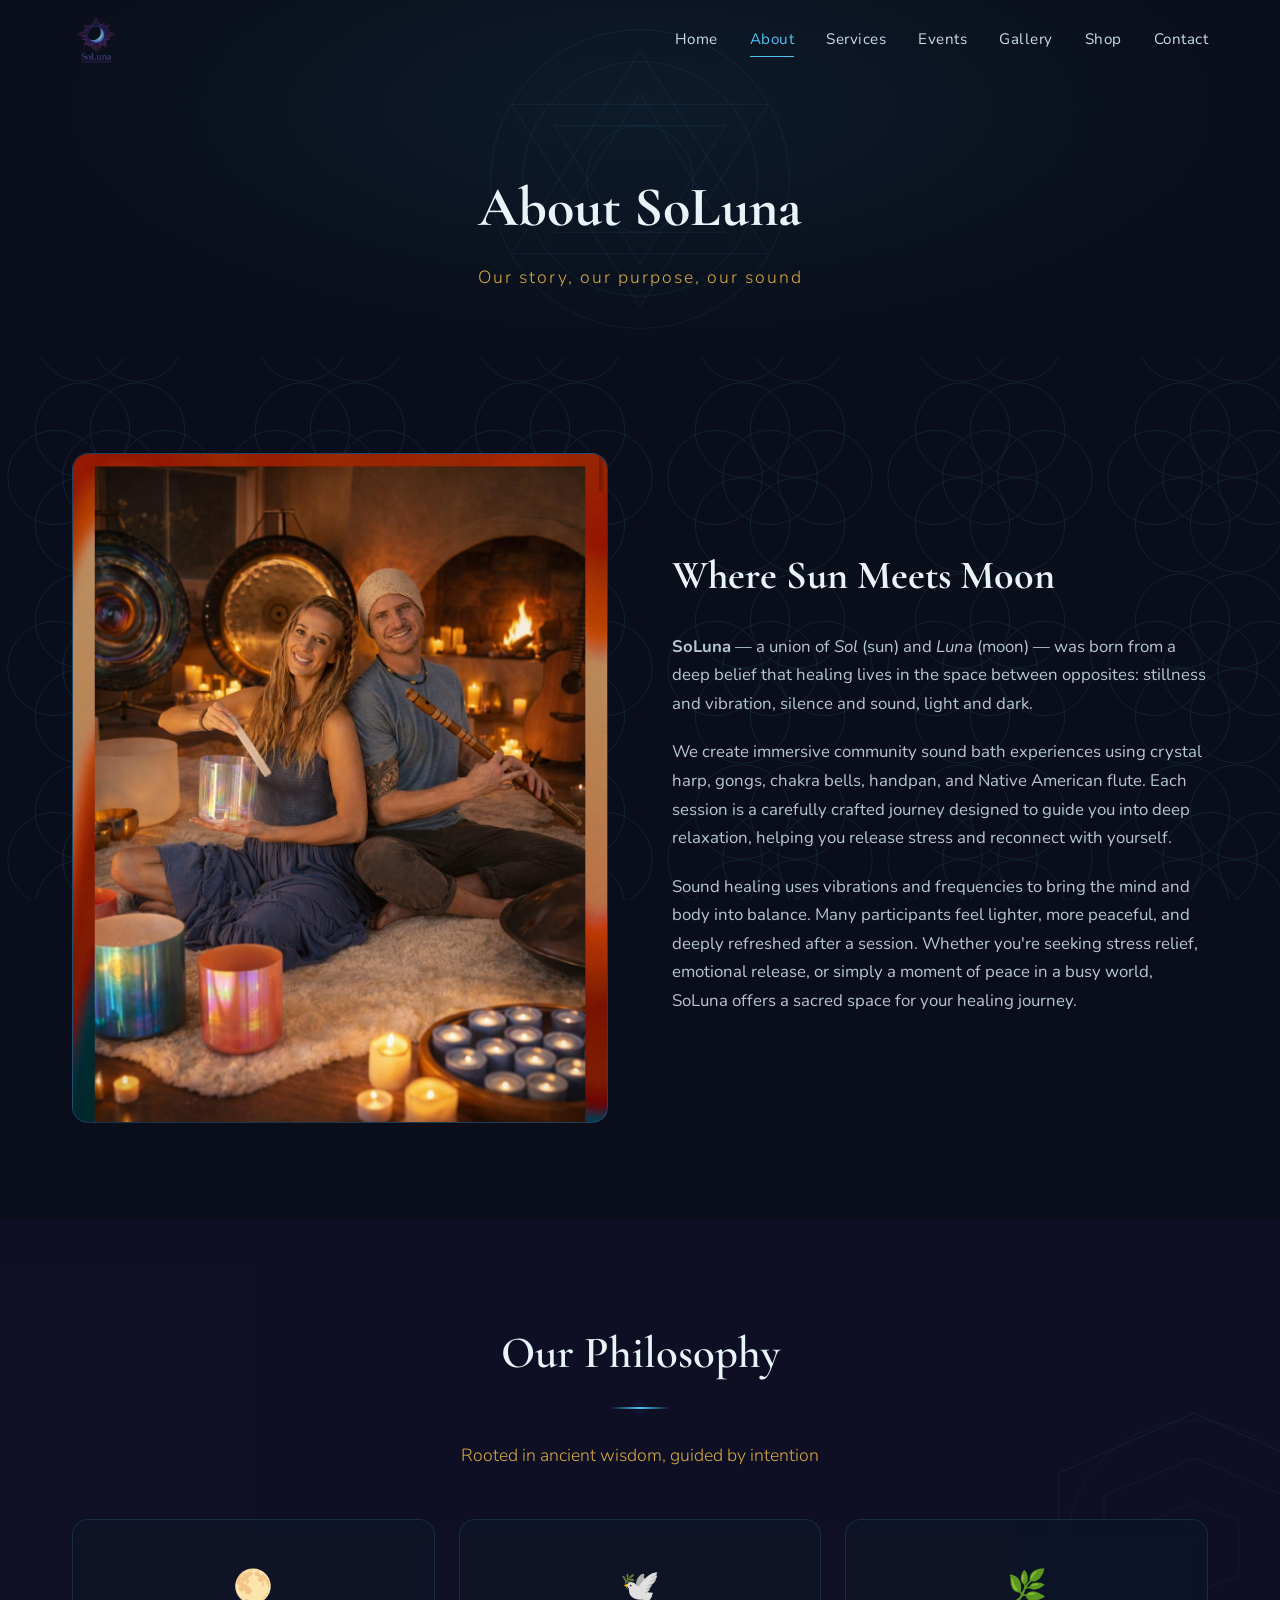
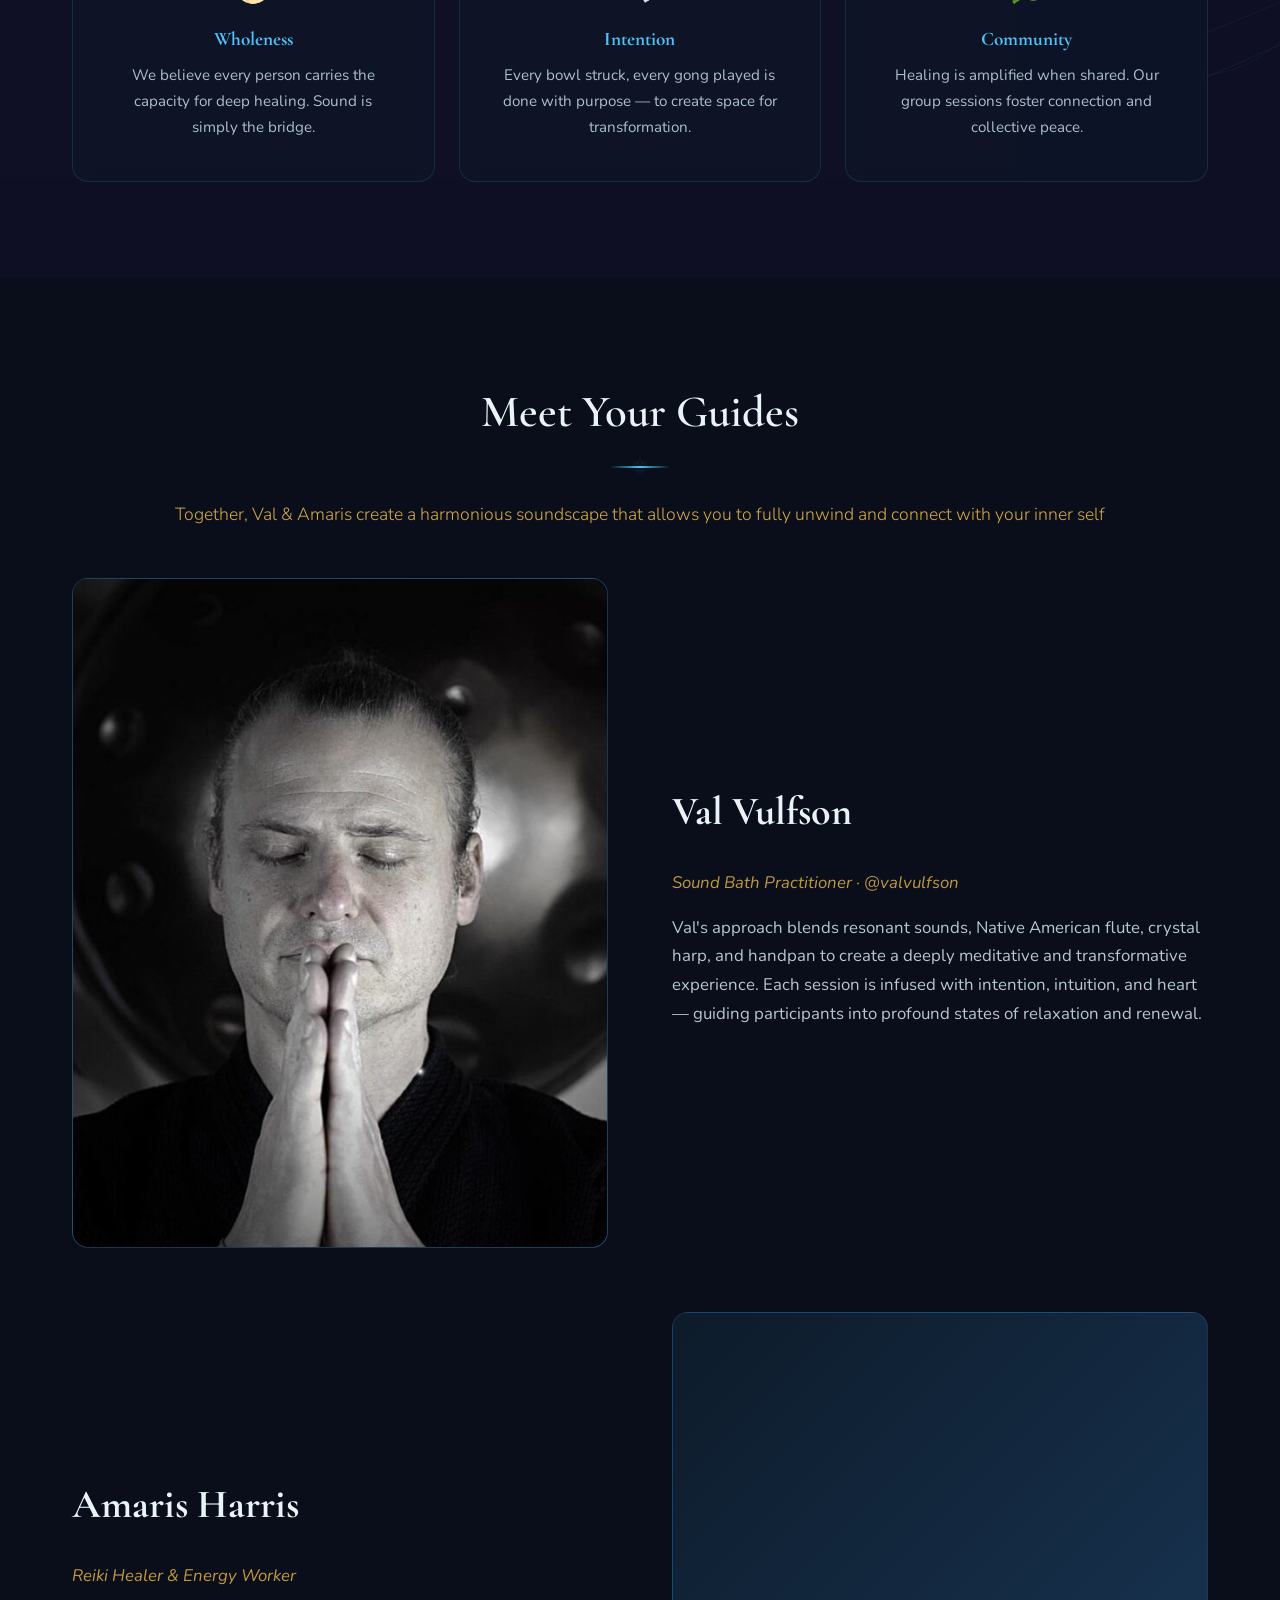
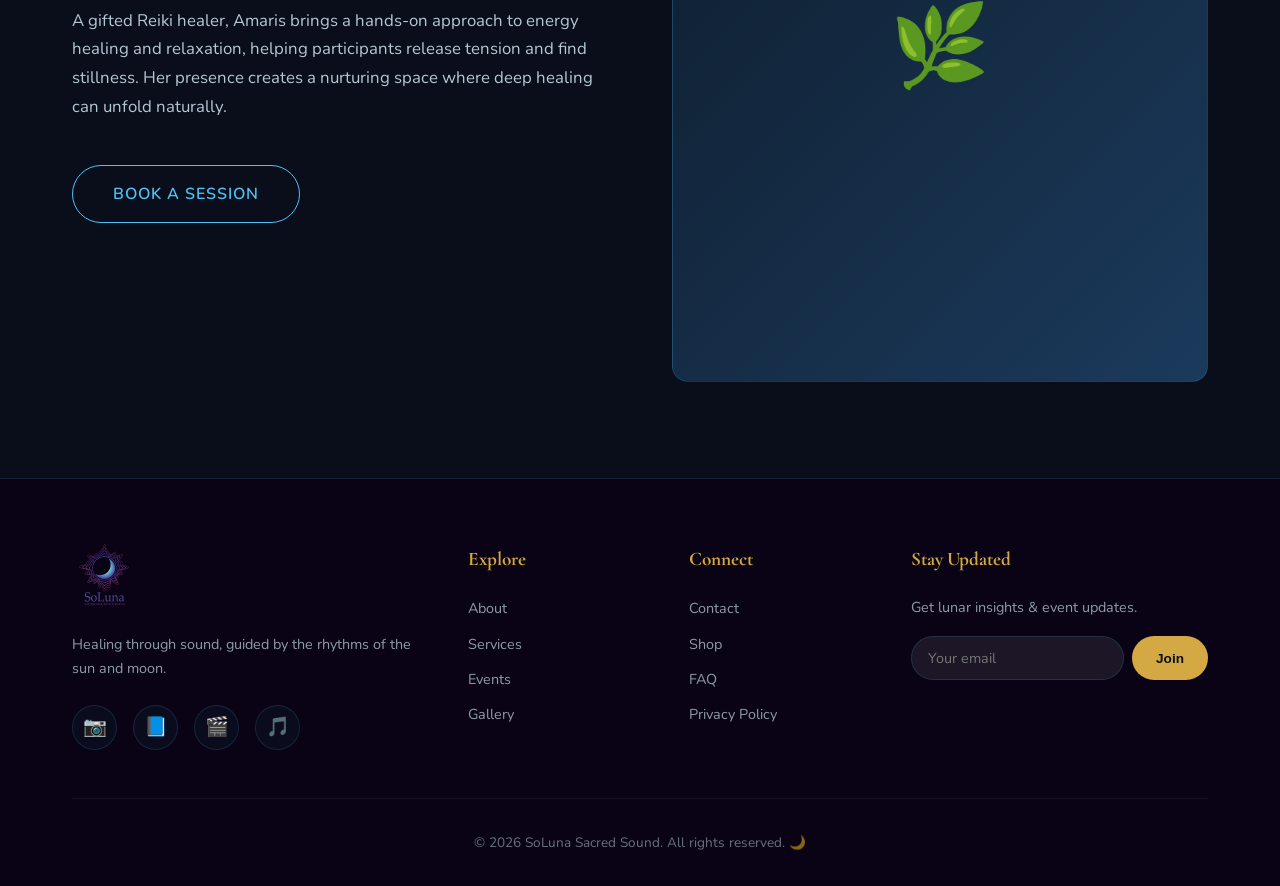
==== about.html @ 56d90dbb "Replace text logo with SoLuna image logo across all pages - Add soluna-logo.png to images/ - Replace" ====
<!DOCTYPE html>
<html lang="en">
<head>
  <meta charset="UTF-8">
  <meta name="viewport" content="width=device-width, initial-scale=1.0">
  <title>About — SoLuna Sacred Sound</title>
  <meta name="description" content="Learn about SoLuna's mission to bring healing through sound. Our philosophy, story, and the practitioner behind the vibrations.">
  <link rel="stylesheet" href="css/styles.css">
  <link rel="icon" href="data:image/svg+xml,<svg xmlns='http://www.w3.org/2000/svg' viewBox='0 0 100 100'><text y='.9em' font-size='90'>🌙</text></svg>">
</head>
<body>

  <div class="starfield"></div>
  <div class="sacred-geometry"></div>

  <!-- Navigation -->
  <nav class="navbar">
    <div class="nav-container">
      <a href="index.html" class="nav-logo"><img src="images/soluna-logo.png" alt="SoLuna Sacred Sound Journeys"></a>
      <div class="nav-toggle">
        <span></span><span></span><span></span>
      </div>
      <div class="nav-links">
        <a href="index.html">Home</a>
        <a href="about.html" class="active">About</a>
        <a href="services.html">Services</a>
        <a href="events.html">Events</a>
        <a href="gallery.html">Gallery</a>
        <a href="shop.html">Shop</a>
        <a href="contact.html">Contact</a>
      </div>
    </div>
  </nav>

  <!-- Page Header -->
  <section class="page-header">
    <h1>About SoLuna</h1>
    <p>Our story, our purpose, our sound</p>
  </section>

  <!-- About Content -->
  <section class="section">
    <div class="container">
      <div class="about-grid">
        <div class="about-image" style="font-size: inherit;"><img src="images/val-amaris.png" alt="Val and Amaris — SoLuna Sacred Sound" style="width:100%; height:100%; object-fit:cover;"></div>
        <div class="about-text">
          <h2>Where Sun Meets Moon</h2>
          <p><strong>SoLuna</strong> — a union of <em>Sol</em> (sun) and <em>Luna</em> (moon) — was born from a deep belief that healing lives in the space between opposites: stillness and vibration, silence and sound, light and dark.</p>
          <p>We create immersive community sound bath experiences using crystal harp, gongs, chakra bells, handpan, and Native American flute. Each session is a carefully crafted journey designed to guide you into deep relaxation, helping you release stress and reconnect with yourself.</p>
          <p>Sound healing uses vibrations and frequencies to bring the mind and body into balance. Many participants feel lighter, more peaceful, and deeply refreshed after a session. Whether you're seeking stress relief, emotional release, or simply a moment of peace in a busy world, SoLuna offers a sacred space for your healing journey.</p>
        </div>
      </div>
    </div>
  </section>

  <!-- Our Philosophy -->
  <section class="section" style="background: rgba(45, 27, 105, 0.15);">
    <div class="container">
      <h2 class="section-title">Our Philosophy</h2>
      <div class="gold-line"></div>
      <p class="section-subtitle">Rooted in ancient wisdom, guided by intention</p>

      <div class="about-values">
        <div class="glass-card value-item">
          <span class="icon">🌕</span>
          <h4>Wholeness</h4>
          <p style="margin-top:0.5rem; opacity:0.85; font-size:0.95rem;">We believe every person carries the capacity for deep healing. Sound is simply the bridge.</p>
        </div>
        <div class="glass-card value-item">
          <span class="icon">🕊️</span>
          <h4>Intention</h4>
          <p style="margin-top:0.5rem; opacity:0.85; font-size:0.95rem;">Every bowl struck, every gong played is done with purpose — to create space for transformation.</p>
        </div>
        <div class="glass-card value-item">
          <span class="icon">🌿</span>
          <h4>Community</h4>
          <p style="margin-top:0.5rem; opacity:0.85; font-size:0.95rem;">Healing is amplified when shared. Our group sessions foster connection and collective peace.</p>
        </div>
      </div>
    </div>
  </section>

  <!-- Meet Your Guides -->
  <section class="section">
    <div class="container">
      <h2 class="section-title">Meet Your Guides</h2>
      <div class="gold-line"></div>
      <p class="section-subtitle">Together, Val &amp; Amaris create a harmonious soundscape that allows you to fully unwind and connect with your inner self</p>

      <div class="about-grid">
        <div class="about-image" style="font-size: inherit;"><img src="images/val.jpg" alt="Val Vulfson — Sound Bath Practitioner" style="width:100%; height:100%; object-fit:cover;"></div>
        <div class="about-text">
          <h2>Val Vulfson</h2>
          <p style="color: var(--gold); font-style: italic; margin-bottom: 1rem;">Sound Bath Practitioner · <a href="https://instagram.com/valvulfson" target="_blank" rel="noopener">@valvulfson</a></p>
          <p>Val's approach blends resonant sounds, Native American flute, crystal harp, and handpan to create a deeply meditative and transformative experience. Each session is infused with intention, intuition, and heart — guiding participants into profound states of relaxation and renewal.</p>
        </div>
      </div>

      <div class="about-grid" style="direction: rtl; margin-top: 4rem;">
        <div class="about-image" style="direction: ltr; font-size: 5rem;">🌿</div>
        <div class="about-text" style="direction: ltr;">
          <h2>Amaris Harris</h2>
          <p style="color: var(--gold); font-style: italic; margin-bottom: 1rem;">Reiki Healer &amp; Energy Worker</p>
          <p>A gifted Reiki healer, Amaris brings a hands-on approach to energy healing and relaxation, helping participants release tension and find stillness. Her presence creates a nurturing space where deep healing can unfold naturally.</p>
          <a href="contact.html" class="btn btn-outline" style="margin-top:1.5rem;">Book a Session</a>
        </div>
      </div>
    </div>
  </section>

  <!-- Footer -->
  <footer class="footer">
    <div class="container">
      <div class="footer-grid">
        <div class="footer-brand">
          <a href="index.html" class="nav-logo"><img src="images/soluna-logo.png" alt="SoLuna Sacred Sound Journeys"></a>
          <p>Healing through sound, guided by the rhythms of the sun and moon.</p>
          <div class="social-links">
            <a href="#" aria-label="Instagram">📷</a>
            <a href="#" aria-label="Facebook">📘</a>
            <a href="#" aria-label="YouTube">🎬</a>
            <a href="#" aria-label="TikTok">🎵</a>
          </div>
        </div>
        <div class="footer-col">
          <h4>Explore</h4>
          <ul>
            <li><a href="about.html">About</a></li>
            <li><a href="services.html">Services</a></li>
            <li><a href="events.html">Events</a></li>
            <li><a href="gallery.html">Gallery</a></li>
          </ul>
        </div>
        <div class="footer-col">
          <h4>Connect</h4>
          <ul>
            <li><a href="contact.html">Contact</a></li>
            <li><a href="shop.html">Shop</a></li>
            <li><a href="#">FAQ</a></li>
            <li><a href="#">Privacy Policy</a></li>
          </ul>
        </div>
        <div class="footer-col">
          <h4>Stay Updated</h4>
          <p style="opacity:0.7; font-size:0.9rem; margin-bottom:1rem;">Get lunar insights &amp; event updates.</p>
          <form class="footer-newsletter">
            <input type="email" placeholder="Your email" required>
            <button type="submit">Join</button>
          </form>
        </div>
      </div>
      <div class="footer-bottom">
        <p>&copy; 2026 SoLuna Sacred Sound. All rights reserved. 🌙</p>
      </div>
    </div>
  </footer>

  <script src="js/main.js"></script>
</body>
</html>
---- css/styles.css ----
/* ============================================
   SoLuna Sacred Sound — Celestial Theme
   ============================================ */

/* --- Google Fonts Import --- */
@import url('https://fonts.googleapis.com/css2?family=Cormorant+Garamond:ital,wght@0,400;0,600;0,700;1,400&family=Nunito:wght@300;400;600;700&display=swap');

/* --- CSS Variables --- */
:root {
  --deep-indigo: #0a0e1a;
  --rich-purple: #0d1b2a;
  --mystic-violet: #1b3a5c;
  --gold: #d4a843;
  --gold-light: #e8c96a;
  --soft-white: #e8f4f8;
  --warm-cream: #fdf6e3;
  --text-light: #c8dce8;
  --text-dark: #1a2a3d;
  --cyan-glow: #4fc3f7;
  --teal: #2d8eb4;
  --teal-deep: #1b4965;
  --glass-bg: rgba(13, 27, 42, 0.4);
  --glass-border: rgba(79, 195, 247, 0.15);
  --shadow: 0 8px 32px rgba(0, 0, 0, 0.4);
  --shadow-gold: 0 4px 20px rgba(79, 195, 247, 0.12);
  --radius: 16px;
  --radius-sm: 8px;
  --transition: 0.3s ease;
  --font-heading: 'Cormorant Garamond', Georgia, serif;
  --font-body: 'Nunito', 'Segoe UI', sans-serif;
}

/* --- Reset & Base --- */
*, *::before, *::after {
  margin: 0;
  padding: 0;
  box-sizing: border-box;
}

html {
  scroll-behavior: smooth;
  font-size: 16px;
}

body {
  font-family: var(--font-body);
  color: var(--text-light);
  background: var(--deep-indigo);
  line-height: 1.7;
  overflow-x: hidden;
}

a {
  text-decoration: none;
  color: var(--gold);
  transition: color var(--transition);
}

a:hover {
  color: var(--gold-light);
}

img {
  max-width: 100%;
  height: auto;
  display: block;
}

ul {
  list-style: none;
}

/* --- Utility Classes --- */
.container {
  max-width: 1200px;
  margin: 0 auto;
  padding: 0 2rem;
}

.section {
  padding: 6rem 0;
  position: relative;
  overflow: hidden;
}

.section-title {
  font-family: var(--font-heading);
  font-size: 2.8rem;
  font-weight: 600;
  text-align: center;
  margin-bottom: 1rem;
  color: var(--soft-white);
}

.section-subtitle {
  text-align: center;
  color: var(--gold);
  font-size: 1.1rem;
  margin-bottom: 3rem;
  font-weight: 300;
}

.gold-line {
  width: 60px;
  height: 2px;
  background: linear-gradient(90deg, transparent, var(--cyan-glow), transparent);
  margin: 1rem auto 2rem;
  position: relative;
}

/* Tiny sacred geometry dot at center of divider lines */
.gold-line::before {
  content: '';
  position: absolute;
  top: 50%;
  left: 50%;
  transform: translate(-50%, -50%);
  width: 24px;
  height: 24px;
  opacity: 0.25;
  background-image: url("data:image/svg+xml,%3Csvg xmlns='http://www.w3.org/2000/svg' viewBox='0 0 40 40'%3E%3Ccircle cx='20' cy='20' r='8' fill='none' stroke='%234fc3f7' stroke-width='0.5'/%3E%3Ccircle cx='20' cy='12' r='4' fill='none' stroke='%234fc3f7' stroke-width='0.4'/%3E%3Ccircle cx='20' cy='28' r='4' fill='none' stroke='%234fc3f7' stroke-width='0.4'/%3E%3Ccircle cx='13' cy='16' r='4' fill='none' stroke='%234fc3f7' stroke-width='0.4'/%3E%3Ccircle cx='27' cy='16' r='4' fill='none' stroke='%234fc3f7' stroke-width='0.4'/%3E%3Ccircle cx='13' cy='24' r='4' fill='none' stroke='%234fc3f7' stroke-width='0.4'/%3E%3Ccircle cx='27' cy='24' r='4' fill='none' stroke='%234fc3f7' stroke-width='0.4'/%3E%3C/svg%3E");
  background-size: contain;
  background-repeat: no-repeat;
}

/* Alternating sections get a faint geometry watermark */
.section:nth-child(even)::before {
  content: '';
  position: absolute;
  top: 50%;
  right: -5%;
  transform: translateY(-50%);
  width: 300px;
  height: 300px;
  pointer-events: none;
  opacity: 0.1;
  background-image: url("data:image/svg+xml,%3Csvg xmlns='http://www.w3.org/2000/svg' viewBox='0 0 200 200'%3E%3Cpolygon points='100,10 190,50 190,150 100,190 10,150 10,50' fill='none' stroke='%234fc3f7' stroke-width='0.5'/%3E%3Cpolygon points='100,40 160,65 160,135 100,160 40,135 40,65' fill='none' stroke='%234fc3f7' stroke-width='0.4'/%3E%3Cpolygon points='100,70 130,82 130,118 100,130 70,118 70,82' fill='none' stroke='%234fc3f7' stroke-width='0.3'/%3E%3Ccircle cx='100' cy='100' r='85' fill='none' stroke='%234fc3f7' stroke-width='0.3'/%3E%3C/svg%3E");
  background-size: contain;
  background-repeat: no-repeat;
}

/* --- Starfield & Sacred Geometry Background --- */
.starfield {
  position: fixed;
  top: 0;
  left: 0;
  width: 100%;
  height: 100%;
  pointer-events: none;
  z-index: 0;
  background:
    radial-gradient(1px 1px at 10% 20%, rgba(79,195,247,0.3), transparent),
    radial-gradient(1px 1px at 30% 60%, rgba(79,195,247,0.2), transparent),
    radial-gradient(1.5px 1.5px at 50% 10%, rgba(79,195,247,0.4), transparent),
    radial-gradient(1px 1px at 70% 40%, rgba(79,195,247,0.2), transparent),
    radial-gradient(1px 1px at 90% 80%, rgba(79,195,247,0.3), transparent),
    radial-gradient(1.5px 1.5px at 15% 85%, rgba(212,168,67,0.2), transparent),
    radial-gradient(1px 1px at 55% 75%, rgba(79,195,247,0.3), transparent),
    radial-gradient(1px 1px at 80% 15%, rgba(212,168,67,0.15), transparent),
    radial-gradient(1.5px 1.5px at 45% 45%, rgba(79,195,247,0.15), transparent),
    radial-gradient(1px 1px at 25% 35%, rgba(79,195,247,0.2), transparent);
}

/* Sacred Geometry SVG overlay — Flower of Life pattern (subtle tiled) */
.sacred-geometry {
  position: fixed;
  top: 0;
  left: 0;
  width: 100%;
  height: 100%;
  pointer-events: none;
  z-index: 0;
  opacity: 0.2;
  background-image: url("data:image/svg+xml,%3Csvg xmlns='http://www.w3.org/2000/svg' width='200' height='174'%3E%3Cdefs%3E%3Cstyle%3Ecircle%7Bfill:none;stroke:%234fc3f7;stroke-width:0.5%7D%3C/style%3E%3C/defs%3E%3Ccircle cx='50' cy='87' r='43'/%3E%3Ccircle cx='100' cy='87' r='43'/%3E%3Ccircle cx='150' cy='87' r='43'/%3E%3Ccircle cx='75' cy='43.7' r='43'/%3E%3Ccircle cx='125' cy='43.7' r='43'/%3E%3Ccircle cx='75' cy='130.3' r='43'/%3E%3Ccircle cx='125' cy='130.3' r='43'/%3E%3C/svg%3E");
  background-size: 220px 191px;
}

/* Floating sacred geometry accents — positioned subtly around the viewport */
.sacred-geometry::before {
  content: '';
  position: fixed;
  top: 15%;
  right: -80px;
  width: 400px;
  height: 400px;
  pointer-events: none;
  opacity: 0.15;
  /* Vesica Piscis — two overlapping circles with connecting arcs */
  background-image: url("data:image/svg+xml,%3Csvg xmlns='http://www.w3.org/2000/svg' viewBox='0 0 400 400'%3E%3Cdefs%3E%3Cstyle%3Ecircle,ellipse,line%7Bfill:none;stroke:%234fc3f7;stroke-width:0.5%7D%3C/style%3E%3C/defs%3E%3Ccircle cx='155' cy='200' r='120'/%3E%3Ccircle cx='245' cy='200' r='120'/%3E%3Ccircle cx='200' cy='200' r='170'/%3E%3Cellipse cx='200' cy='200' rx='45' ry='104'/%3E%3Cline x1='200' y1='80' x2='200' y2='320' stroke-dasharray='4,4'/%3E%3Ccircle cx='200' cy='200' r='30'/%3E%3Ccircle cx='200' cy='200' r='60'/%3E%3C/svg%3E");
  background-size: contain;
  background-repeat: no-repeat;
  animation: floatGeometry1 80s ease-in-out infinite;
}

.sacred-geometry::after {
  content: '';
  position: fixed;
  bottom: 10%;
  left: -60px;
  width: 350px;
  height: 350px;
  pointer-events: none;
  opacity: 0.12;
  /* Seed of Life — seven overlapping circles */
  background-image: url("data:image/svg+xml,%3Csvg xmlns='http://www.w3.org/2000/svg' viewBox='0 0 300 300'%3E%3Cdefs%3E%3Cstyle%3Ecircle%7Bfill:none;stroke:%234fc3f7;stroke-width:0.5%7D%3C/style%3E%3C/defs%3E%3Ccircle cx='150' cy='150' r='50'/%3E%3Ccircle cx='150' cy='100' r='50'/%3E%3Ccircle cx='150' cy='200' r='50'/%3E%3Ccircle cx='193.3' cy='125' r='50'/%3E%3Ccircle cx='106.7' cy='125' r='50'/%3E%3Ccircle cx='193.3' cy='175' r='50'/%3E%3Ccircle cx='106.7' cy='175' r='50'/%3E%3Ccircle cx='150' cy='150' r='100'/%3E%3C/svg%3E");
  background-size: contain;
  background-repeat: no-repeat;
  animation: floatGeometry2 100s ease-in-out infinite;
}

@keyframes floatGeometry1 {
  0%, 100% { transform: translateY(0) rotate(0deg); }
  25% { transform: translateY(-20px) rotate(5deg); }
  50% { transform: translateY(10px) rotate(-3deg); }
  75% { transform: translateY(-10px) rotate(8deg); }
}

@keyframes floatGeometry2 {
  0%, 100% { transform: translateY(0) rotate(0deg); }
  33% { transform: translateY(15px) rotate(-6deg); }
  66% { transform: translateY(-15px) rotate(4deg); }
}

/* Sacred geometry decorative element for sections */
.sacred-divider {
  width: 120px;
  height: 120px;
  margin: 0 auto 2rem;
  opacity: 0.12;
  background-image: url("data:image/svg+xml,%3Csvg xmlns='http://www.w3.org/2000/svg' viewBox='0 0 200 200'%3E%3Cdefs%3E%3Cstyle%3Ecircle%7Bfill:none;stroke:%234fc3f7;stroke-width:0.8%7D%3C/style%3E%3C/defs%3E%3Ccircle cx='100' cy='100' r='90'/%3E%3Ccircle cx='100' cy='100' r='60'/%3E%3Ccircle cx='100' cy='100' r='30'/%3E%3Ccircle cx='100' cy='40' r='30'/%3E%3Ccircle cx='100' cy='160' r='30'/%3E%3Ccircle cx='48' cy='70' r='30'/%3E%3Ccircle cx='152' cy='70' r='30'/%3E%3Ccircle cx='48' cy='130' r='30'/%3E%3Ccircle cx='152' cy='130' r='30'/%3E%3C/svg%3E");
  background-size: contain;
  background-repeat: no-repeat;
  background-position: center;
}

/* --- Navigation --- */
.navbar {
  position: fixed;
  top: 0;
  left: 0;
  width: 100%;
  z-index: 1000;
  padding: 1rem 0;
  transition: all var(--transition);
  background: transparent;
}

.navbar.scrolled {
  background: rgba(10, 14, 26, 0.95);
  backdrop-filter: blur(20px);
  box-shadow: 0 2px 20px rgba(0, 0, 0, 0.4);
  padding: 0.5rem 0;
}

.nav-container {
  max-width: 1200px;
  margin: 0 auto;
  padding: 0 2rem;
  display: flex;
  align-items: center;
  justify-content: space-between;
}

.nav-logo {
  display: flex;
  align-items: center;
}

.nav-logo img {
  height: 48px;
  width: auto;
}

.footer-brand .nav-logo img {
  height: 64px;
}

.nav-links {
  display: flex;
  gap: 2rem;
  align-items: center;
}

.nav-links a {
  color: var(--text-light);
  font-size: 0.95rem;
  font-weight: 400;
  position: relative;
  padding: 0.25rem 0;
  letter-spacing: 0.5px;
}

.nav-links a::after {
  content: '';
  position: absolute;
  bottom: 0;
  left: 0;
  width: 0;
  height: 1px;
  background: var(--cyan-glow);
  transition: width var(--transition);
}

.nav-links a:hover,
.nav-links a.active {
  color: var(--cyan-glow);
}

.nav-links a:hover::after,
.nav-links a.active::after {
  width: 100%;
}

.nav-toggle {
  display: none;
  flex-direction: column;
  gap: 5px;
  cursor: pointer;
  padding: 5px;
  z-index: 1001;
}

.nav-toggle span {
  width: 25px;
  height: 2px;
  background: var(--soft-white);
  transition: all var(--transition);
  display: block;
}

.nav-toggle.open span:nth-child(1) {
  transform: rotate(45deg) translate(5px, 5px);
}

.nav-toggle.open span:nth-child(2) {
  opacity: 0;
}

.nav-toggle.open span:nth-child(3) {
  transform: rotate(-45deg) translate(5px, -5px);
}

/* --- Hero Section --- */
.hero {
  min-height: 100vh;
  display: flex;
  align-items: center;
  justify-content: center;
  text-align: center;
  position: relative;
  background: radial-gradient(ellipse at 50% 30%, var(--rich-purple), var(--deep-indigo) 70%);
  overflow: hidden;
}

.hero::before {
  content: '';
  position: absolute;
  top: 10%;
  left: 50%;
  transform: translateX(-50%);
  width: 400px;
  height: 400px;
  border-radius: 50%;
  background: radial-gradient(circle, rgba(79, 195, 247, 0.06) 0%, transparent 70%);
  animation: moonGlow 6s ease-in-out infinite;
}

/* Sacred geometry hero decoration */
.hero::after {
  content: '';
  position: absolute;
  top: 50%;
  left: 50%;
  transform: translate(-50%, -50%);
  width: 600px;
  height: 600px;
  border-radius: 50%;
  opacity: 0.18;
  background-image: url("data:image/svg+xml,%3Csvg xmlns='http://www.w3.org/2000/svg' viewBox='0 0 400 400'%3E%3Cdefs%3E%3Cstyle%3Ecircle%7Bfill:none;stroke:%234fc3f7;stroke-width:0.5%7D%3C/style%3E%3C/defs%3E%3Ccircle cx='200' cy='200' r='190'/%3E%3Ccircle cx='200' cy='200' r='130'/%3E%3Ccircle cx='200' cy='200' r='70'/%3E%3Ccircle cx='200' cy='70' r='65'/%3E%3Ccircle cx='200' cy='330' r='65'/%3E%3Ccircle cx='87' cy='135' r='65'/%3E%3Ccircle cx='313' cy='135' r='65'/%3E%3Ccircle cx='87' cy='265' r='65'/%3E%3Ccircle cx='313' cy='265' r='65'/%3E%3Ccircle cx='135' cy='87' r='45'/%3E%3Ccircle cx='265' cy='87' r='45'/%3E%3Ccircle cx='135' cy='313' r='45'/%3E%3Ccircle cx='265' cy='313' r='45'/%3E%3C/svg%3E");
  background-size: contain;
  background-repeat: no-repeat;
  background-position: center;
  animation: slowSpin 120s linear infinite;
}

@keyframes moonGlow {
  0%, 100% { opacity: 0.5; transform: translateX(-50%) scale(1); }
  50% { opacity: 1; transform: translateX(-50%) scale(1.1); }
}

@keyframes slowSpin {
  from { transform: translate(-50%, -50%) rotate(0deg); }
  to { transform: translate(-50%, -50%) rotate(360deg); }
}

.hero-content {
  position: relative;
  z-index: 1;
  max-width: 800px;
  padding: 0 2rem;
}

.hero-moon {
  font-size: 4rem;
  margin-bottom: 1.5rem;
  display: block;
  animation: float 4s ease-in-out infinite;
}

@keyframes float {
  0%, 100% { transform: translateY(0); }
  50% { transform: translateY(-15px); }
}

.hero h1 {
  font-family: var(--font-heading);
  font-size: 4.5rem;
  font-weight: 700;
  color: var(--soft-white);
  margin-bottom: 0.5rem;
  letter-spacing: 4px;
}

.hero h1 span {
  color: var(--gold);
}

.hero-tagline {
  font-size: 1.3rem;
  color: var(--gold);
  font-weight: 300;
  margin-bottom: 2rem;
  letter-spacing: 3px;
  text-transform: uppercase;
}

.hero p {
  font-size: 1.15rem;
  color: var(--text-light);
  margin-bottom: 2.5rem;
  max-width: 600px;
  margin-left: auto;
  margin-right: auto;
  opacity: 0.9;
}

/* --- Buttons --- */
.btn {
  display: inline-block;
  padding: 0.9rem 2.5rem;
  border-radius: 50px;
  font-family: var(--font-body);
  font-size: 1rem;
  font-weight: 600;
  letter-spacing: 1px;
  text-transform: uppercase;
  transition: all var(--transition);
  cursor: pointer;
  border: none;
}

.btn-primary {
  background: linear-gradient(135deg, var(--gold), var(--gold-light));
  color: var(--deep-indigo);
  box-shadow: var(--shadow-gold);
}

.btn-primary:hover {
  transform: translateY(-2px);
  box-shadow: 0 6px 30px rgba(212, 168, 67, 0.3);
  color: var(--deep-indigo);
}

.btn-outline {
  background: transparent;
  color: var(--cyan-glow);
  border: 1.5px solid var(--cyan-glow);
}

.btn-outline:hover {
  background: var(--cyan-glow);
  color: var(--deep-indigo);
  transform: translateY(-2px);
}

.btn-group {
  display: flex;
  gap: 1rem;
  justify-content: center;
  flex-wrap: wrap;
}

/* --- Glass Cards --- */
.glass-card {
  background: var(--glass-bg);
  backdrop-filter: blur(10px);
  border: 1px solid var(--glass-border);
  border-radius: var(--radius);
  padding: 2.5rem;
  transition: all var(--transition);
}

.glass-card:hover {
  transform: translateY(-5px);
  box-shadow: 0 4px 25px rgba(79, 195, 247, 0.12);
  border-color: rgba(79, 195, 247, 0.3);
}

/* --- Features / Highlights Grid --- */
.highlights-grid {
  display: grid;
  grid-template-columns: repeat(3, 1fr);
  gap: 2rem;
}

.highlight-card {
  text-align: center;
}

.highlight-card .icon {
  font-size: 2.5rem;
  margin-bottom: 1rem;
  display: block;
}

.highlight-card h3 {
  font-family: var(--font-heading);
  font-size: 1.5rem;
  margin-bottom: 0.75rem;
  color: var(--gold);
}

.highlight-card p {
  font-size: 0.95rem;
  opacity: 0.85;
}

/* --- About Page --- */
.about-grid {
  display: grid;
  grid-template-columns: 1fr 1fr;
  gap: 4rem;
  align-items: center;
}

.about-image {
  border-radius: var(--radius);
  overflow: hidden;
  aspect-ratio: 4 / 5;
  background: linear-gradient(135deg, var(--rich-purple), var(--mystic-violet));
  display: flex;
  align-items: center;
  justify-content: center;
  font-size: 6rem;
  border: 1px solid var(--glass-border);
}

.about-text h2 {
  font-family: var(--font-heading);
  font-size: 2.5rem;
  margin-bottom: 1.5rem;
  color: var(--soft-white);
}

.about-text p {
  margin-bottom: 1.25rem;
  opacity: 0.9;
  font-size: 1.05rem;
}

.about-values {
  display: grid;
  grid-template-columns: repeat(3, 1fr);
  gap: 1.5rem;
  margin-top: 2rem;
}

.value-item {
  text-align: center;
}

.value-item .icon {
  font-size: 2rem;
  display: block;
  margin-bottom: 0.5rem;
}

.value-item h4 {
  font-family: var(--font-heading);
  font-size: 1.2rem;
  color: var(--cyan-glow);
}

/* --- Services Page --- */
.services-grid {
  display: grid;
  grid-template-columns: repeat(2, 1fr);
  gap: 2rem;
}

.service-card .icon {
  font-size: 2.5rem;
  margin-bottom: 1rem;
  display: block;
}

.service-card h3 {
  font-family: var(--font-heading);
  font-size: 1.6rem;
  color: var(--gold);
  margin-bottom: 0.75rem;
}

.service-card p {
  margin-bottom: 1rem;
  opacity: 0.85;
}

.service-card .price {
  font-family: var(--font-heading);
  font-size: 1.3rem;
  color: var(--gold-light);
  font-weight: 600;
}

/* --- Events Page --- */
.events-list {
  max-width: 800px;
  margin: 0 auto;
  display: flex;
  flex-direction: column;
  gap: 1.5rem;
}

.event-card {
  display: flex;
  gap: 2rem;
  align-items: flex-start;
}

.event-date {
  min-width: 80px;
  text-align: center;
  background: linear-gradient(135deg, var(--gold), var(--gold-light));
  color: var(--deep-indigo);
  border-radius: var(--radius-sm);
  padding: 0.75rem;
  font-weight: 700;
}

.event-date .month {
  font-size: 0.8rem;
  text-transform: uppercase;
  letter-spacing: 1px;
}

.event-date .day {
  font-size: 1.8rem;
  line-height: 1;
  font-family: var(--font-heading);
}

.event-info h3 {
  font-family: var(--font-heading);
  font-size: 1.4rem;
  color: var(--soft-white);
  margin-bottom: 0.3rem;
}

.event-info .event-meta {
  color: var(--gold);
  font-size: 0.9rem;
  margin-bottom: 0.5rem;
}

.event-info p {
  opacity: 0.85;
  font-size: 0.95rem;
}

/* --- Gallery Page --- */
.gallery-grid {
  display: grid;
  grid-template-columns: repeat(3, 1fr);
  gap: 1.5rem;
}

.gallery-item {
  border-radius: var(--radius);
  overflow: hidden;
  aspect-ratio: 1;
  background: linear-gradient(135deg, var(--rich-purple), var(--mystic-violet));
  display: flex;
  align-items: center;
  justify-content: center;
  font-size: 3rem;
  border: 1px solid var(--glass-border);
  cursor: pointer;
  transition: all var(--transition);
  position: relative;
}

.gallery-item img {
  width: 100%;
  height: 100%;
  object-fit: cover;
}

.gallery-item:hover {
  transform: scale(1.03);
  box-shadow: 0 4px 25px rgba(79, 195, 247, 0.15);
}

.gallery-item .overlay {
  position: absolute;
  inset: 0;
  background: rgba(26, 5, 51, 0.6);
  display: flex;
  align-items: center;
  justify-content: center;
  opacity: 0;
  transition: opacity var(--transition);
  font-family: var(--font-heading);
  font-size: 1.2rem;
  color: var(--cyan-glow);
}

.gallery-item:hover .overlay {
  opacity: 1;
}

/* Lightbox */
.lightbox {
  position: fixed;
  inset: 0;
  background: rgba(0, 0, 0, 0.9);
  z-index: 2000;
  display: flex;
  align-items: center;
  justify-content: center;
  opacity: 0;
  visibility: hidden;
  transition: all var(--transition);
}

.lightbox.active {
  opacity: 1;
  visibility: visible;
}

.lightbox-content {
  max-width: 80vw;
  max-height: 80vh;
  border-radius: var(--radius);
  font-size: 8rem;
  display: flex;
  align-items: center;
  justify-content: center;
}

.lightbox-close {
  position: absolute;
  top: 2rem;
  right: 2rem;
  font-size: 2rem;
  color: var(--soft-white);
  cursor: pointer;
  background: none;
  border: none;
  transition: color var(--transition);
}

.lightbox-close:hover {
  color: var(--gold);
}

/* --- Shop Page --- */
.shop-grid {
  display: grid;
  grid-template-columns: repeat(3, 1fr);
  gap: 2rem;
}

.product-card {
  text-align: center;
}

.product-image {
  aspect-ratio: 1;
  border-radius: var(--radius);
  overflow: hidden;
  margin-bottom: 1.5rem;
  background: linear-gradient(135deg, var(--rich-purple), var(--mystic-violet));
  display: flex;
  align-items: center;
  justify-content: center;
  font-size: 4rem;
  border: 1px solid var(--glass-border);
}

.product-image img {
  width: 100%;
  height: 100%;
  object-fit: cover;
}

.product-card h3 {
  font-family: var(--font-heading);
  font-size: 1.4rem;
  color: var(--soft-white);
  margin-bottom: 0.5rem;
}

.product-card .price {
  color: var(--gold);
  font-size: 1.2rem;
  font-weight: 600;
  margin-bottom: 1rem;
  display: block;
}

.product-card .btn {
  width: 100%;
}

/* --- Newsletter Section --- */
.newsletter {
  background: linear-gradient(135deg, var(--rich-purple), var(--mystic-violet));
  border-radius: var(--radius);
  padding: 4rem;
  text-align: center;
  border: 1px solid var(--glass-border);
  max-width: 700px;
  margin: 0 auto;
}

.newsletter h2 {
  font-family: var(--font-heading);
  font-size: 2rem;
  margin-bottom: 0.75rem;
  color: var(--soft-white);
}

.newsletter p {
  margin-bottom: 2rem;
  opacity: 0.85;
}

.newsletter-form {
  display: flex;
  gap: 0.75rem;
  max-width: 500px;
  margin: 0 auto;
}

.newsletter-form input[type="email"] {
  flex: 1;
  padding: 0.9rem 1.5rem;
  border-radius: 50px;
  border: 1px solid var(--glass-border);
  background: rgba(255, 255, 255, 0.1);
  color: var(--soft-white);
  font-family: var(--font-body);
  font-size: 1rem;
  outline: none;
  transition: border-color var(--transition);
}

.newsletter-form input[type="email"]::placeholder {
  color: rgba(255, 255, 255, 0.5);
}

.newsletter-form input[type="email"]:focus {
  border-color: var(--cyan-glow);
}

.newsletter-success {
  display: none;
  color: var(--gold);
  font-size: 1.1rem;
  margin-top: 1rem;
}

.newsletter-success.show {
  display: block;
  animation: fadeIn 0.5s ease;
}

@keyframes fadeIn {
  from { opacity: 0; transform: translateY(10px); }
  to { opacity: 1; transform: translateY(0); }
}

/* --- Contact Page --- */
.contact-grid {
  display: grid;
  grid-template-columns: 1fr 1fr;
  gap: 3rem;
}

.contact-form {
  display: flex;
  flex-direction: column;
  gap: 1.25rem;
}

.form-group label {
  display: block;
  margin-bottom: 0.5rem;
  color: var(--gold);
  font-size: 0.9rem;
  font-weight: 600;
  letter-spacing: 0.5px;
}

.form-group input,
.form-group textarea,
.form-group select {
  width: 100%;
  padding: 0.9rem 1.25rem;
  border-radius: var(--radius-sm);
  border: 1px solid var(--glass-border);
  background: rgba(255, 255, 255, 0.08);
  color: var(--soft-white);
  font-family: var(--font-body);
  font-size: 1rem;
  outline: none;
  transition: border-color var(--transition);
}

.form-group input:focus,
.form-group textarea:focus,
.form-group select:focus {
  border-color: var(--cyan-glow);
}

.form-group textarea {
  min-height: 150px;
  resize: vertical;
}

.form-group select option {
  background: var(--deep-indigo);
  color: var(--soft-white);
}

.contact-info {
  display: flex;
  flex-direction: column;
  gap: 2rem;
}

.contact-item {
  display: flex;
  gap: 1rem;
  align-items: flex-start;
}

.contact-item .icon {
  font-size: 1.5rem;
  min-width: 40px;
  text-align: center;
}

.contact-item h4 {
  font-family: var(--font-heading);
  font-size: 1.2rem;
  color: var(--gold);
  margin-bottom: 0.25rem;
}

.contact-item p {
  opacity: 0.85;
  font-size: 0.95rem;
}

.social-links {
  display: flex;
  gap: 1rem;
  margin-top: 1rem;
}

.social-links a {
  width: 45px;
  height: 45px;
  border-radius: 50%;
  border: 1px solid var(--glass-border);
  display: flex;
  align-items: center;
  justify-content: center;
  font-size: 1.2rem;
  transition: all var(--transition);
  background: var(--glass-bg);
}

.social-links a:hover {
  background: var(--cyan-glow);
  border-color: var(--cyan-glow);
  transform: translateY(-3px);
}

/* --- Page Header (for inner pages) --- */
.page-header {
  padding: 10rem 0 4rem;
  text-align: center;
  background: radial-gradient(ellipse at 50% 30%, var(--rich-purple), var(--deep-indigo) 70%);
  position: relative;
  overflow: hidden;
}

/* Centered sacred geometry watermark behind page headers */
.page-header::after {
  content: '';
  position: absolute;
  top: 50%;
  left: 50%;
  transform: translate(-50%, -50%);
  width: 320px;
  height: 320px;
  pointer-events: none;
  opacity: 0.15;
  /* Sri Yantra inspired — nested triangles in circle */
  background-image: url("data:image/svg+xml,%3Csvg xmlns='http://www.w3.org/2000/svg' viewBox='0 0 300 300'%3E%3Cdefs%3E%3Cstyle%3Ecircle,polygon,line%7Bfill:none;stroke:%234fc3f7;stroke-width:0.5%7D%3C/style%3E%3C/defs%3E%3Ccircle cx='150' cy='150' r='140'/%3E%3Ccircle cx='150' cy='150' r='110'/%3E%3Cpolygon points='150,30 270,220 30,220'/%3E%3Cpolygon points='150,270 30,80 270,80'/%3E%3Cpolygon points='150,70 230,200 70,200'/%3E%3Cpolygon points='150,230 70,100 230,100'/%3E%3Ccircle cx='150' cy='150' r='50'/%3E%3C/svg%3E");
  background-size: contain;
  background-repeat: no-repeat;
  animation: slowSpin 200s linear infinite;
}

.page-header h1 {
  font-family: var(--font-heading);
  font-size: 3.5rem;
  color: var(--soft-white);
  margin-bottom: 0.5rem;
}

.page-header p {
  color: var(--gold);
  font-size: 1.1rem;
  font-weight: 300;
  letter-spacing: 2px;
}

/* --- Footer --- */
.footer {
  background: rgba(10, 2, 20, 0.8);
  padding: 4rem 0 2rem;
  position: relative;
  z-index: 1;
  border-top: 1px solid var(--glass-border);
}

.footer-grid {
  display: grid;
  grid-template-columns: 2fr 1fr 1fr 1.5fr;
  gap: 3rem;
  margin-bottom: 3rem;
}

.footer-brand .nav-logo {
  margin-bottom: 1rem;
  display: inline-block;
}

.footer-brand p {
  opacity: 0.7;
  font-size: 0.9rem;
  margin-bottom: 1.5rem;
}

.footer-col h4 {
  font-family: var(--font-heading);
  font-size: 1.2rem;
  color: var(--gold);
  margin-bottom: 1.25rem;
}

.footer-col ul li {
  margin-bottom: 0.5rem;
}

.footer-col ul li a {
  color: var(--text-light);
  opacity: 0.7;
  font-size: 0.9rem;
  transition: all var(--transition);
}

.footer-col ul li a:hover {
  opacity: 1;
  color: var(--gold);
}

.footer-newsletter {
  display: flex;
  gap: 0.5rem;
}

.footer-newsletter input {
  flex: 1;
  padding: 0.7rem 1rem;
  border-radius: 50px;
  border: 1px solid var(--glass-border);
  background: rgba(255, 255, 255, 0.08);
  color: var(--soft-white);
  font-family: var(--font-body);
  font-size: 0.9rem;
  outline: none;
}

.footer-newsletter input:focus {
  border-color: var(--cyan-glow);
}

.footer-newsletter button {
  padding: 0.7rem 1.5rem;
  border-radius: 50px;
  background: var(--gold);
  color: var(--deep-indigo);
  border: none;
  cursor: pointer;
  font-weight: 600;
  font-size: 0.85rem;
  transition: all var(--transition);
}

.footer-newsletter button:hover {
  background: var(--gold-light);
}

.footer-bottom {
  border-top: 1px solid rgba(255, 255, 255, 0.1);
  padding-top: 2rem;
  text-align: center;
  opacity: 0.5;
  font-size: 0.85rem;
}

/* --- Responsive Design --- */
@media (max-width: 1024px) {
  .highlights-grid {
    grid-template-columns: repeat(2, 1fr);
  }
  .services-grid {
    grid-template-columns: 1fr;
  }
  .footer-grid {
    grid-template-columns: 1fr 1fr;
    gap: 2rem;
  }
}

@media (max-width: 768px) {
  .nav-toggle {
    display: flex;
  }

  .nav-links {
    position: fixed;
    top: 0;
    right: -100%;
    width: 280px;
    height: 100vh;
    background: rgba(10, 14, 26, 0.98);
    backdrop-filter: blur(20px);
    flex-direction: column;
    padding: 5rem 2rem 2rem;
    transition: right var(--transition);
    gap: 1.5rem;
    border-left: 1px solid var(--glass-border);
  }

  .nav-links.open {
    right: 0;
  }

  .hero h1 {
    font-size: 2.8rem;
  }

  .hero-tagline {
    font-size: 1rem;
  }

  .section-title {
    font-size: 2.2rem;
  }

  .page-header h1 {
    font-size: 2.5rem;
  }

  .highlights-grid {
    grid-template-columns: 1fr;
  }

  .about-grid {
    grid-template-columns: 1fr;
    gap: 2rem;
  }

  .about-values {
    grid-template-columns: 1fr;
    gap: 1rem;
  }

  .gallery-grid {
    grid-template-columns: repeat(2, 1fr);
  }

  .shop-grid {
    grid-template-columns: 1fr;
    max-width: 400px;
    margin: 0 auto;
  }

  .contact-grid {
    grid-template-columns: 1fr;
  }

  .newsletter {
    padding: 2.5rem 1.5rem;
  }

  .newsletter-form {
    flex-direction: column;
  }

  .event-card {
    flex-direction: column;
    gap: 1rem;
  }

  .footer-grid {
    grid-template-columns: 1fr;
  }

  .btn-group {
    flex-direction: column;
    align-items: center;
  }
}

@media (max-width: 480px) {
  .hero h1 {
    font-size: 2.2rem;
  }

  .gallery-grid {
    grid-template-columns: 1fr;
  }

  .section {
    padding: 4rem 0;
  }
}
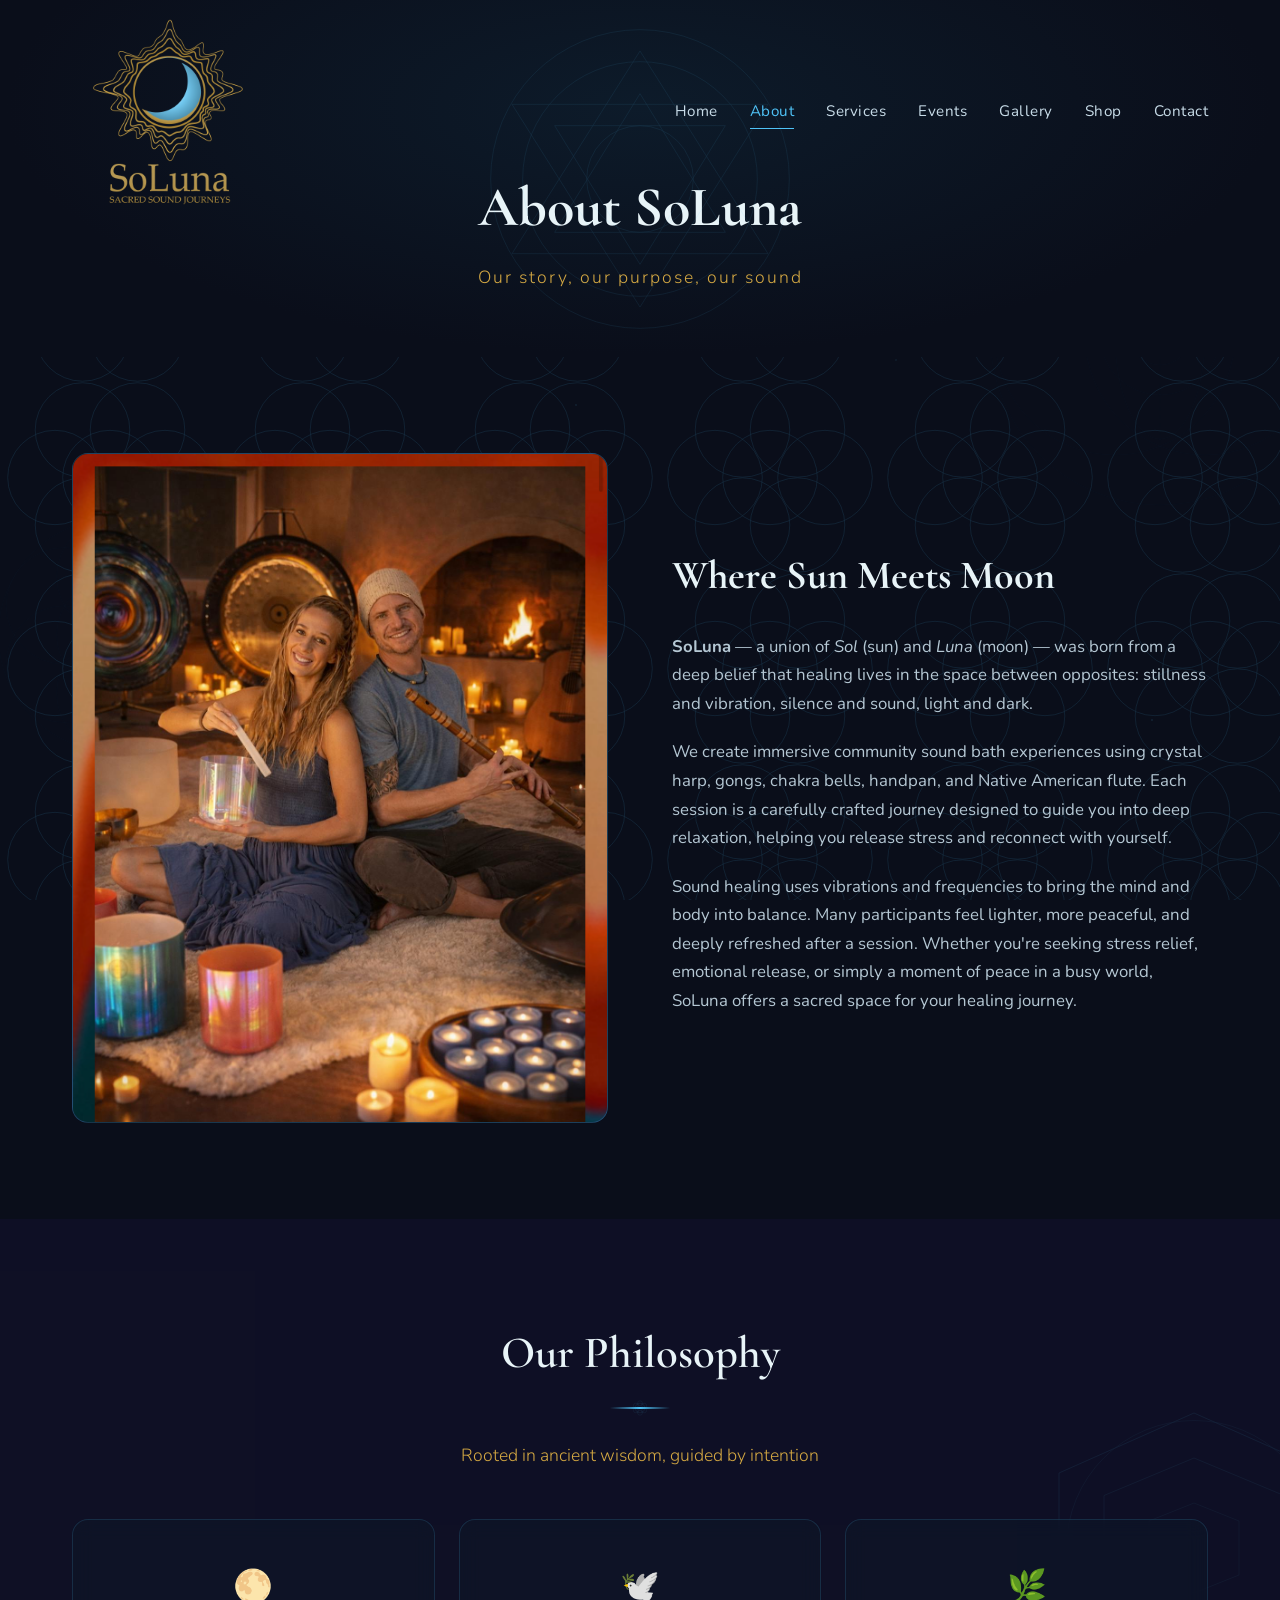
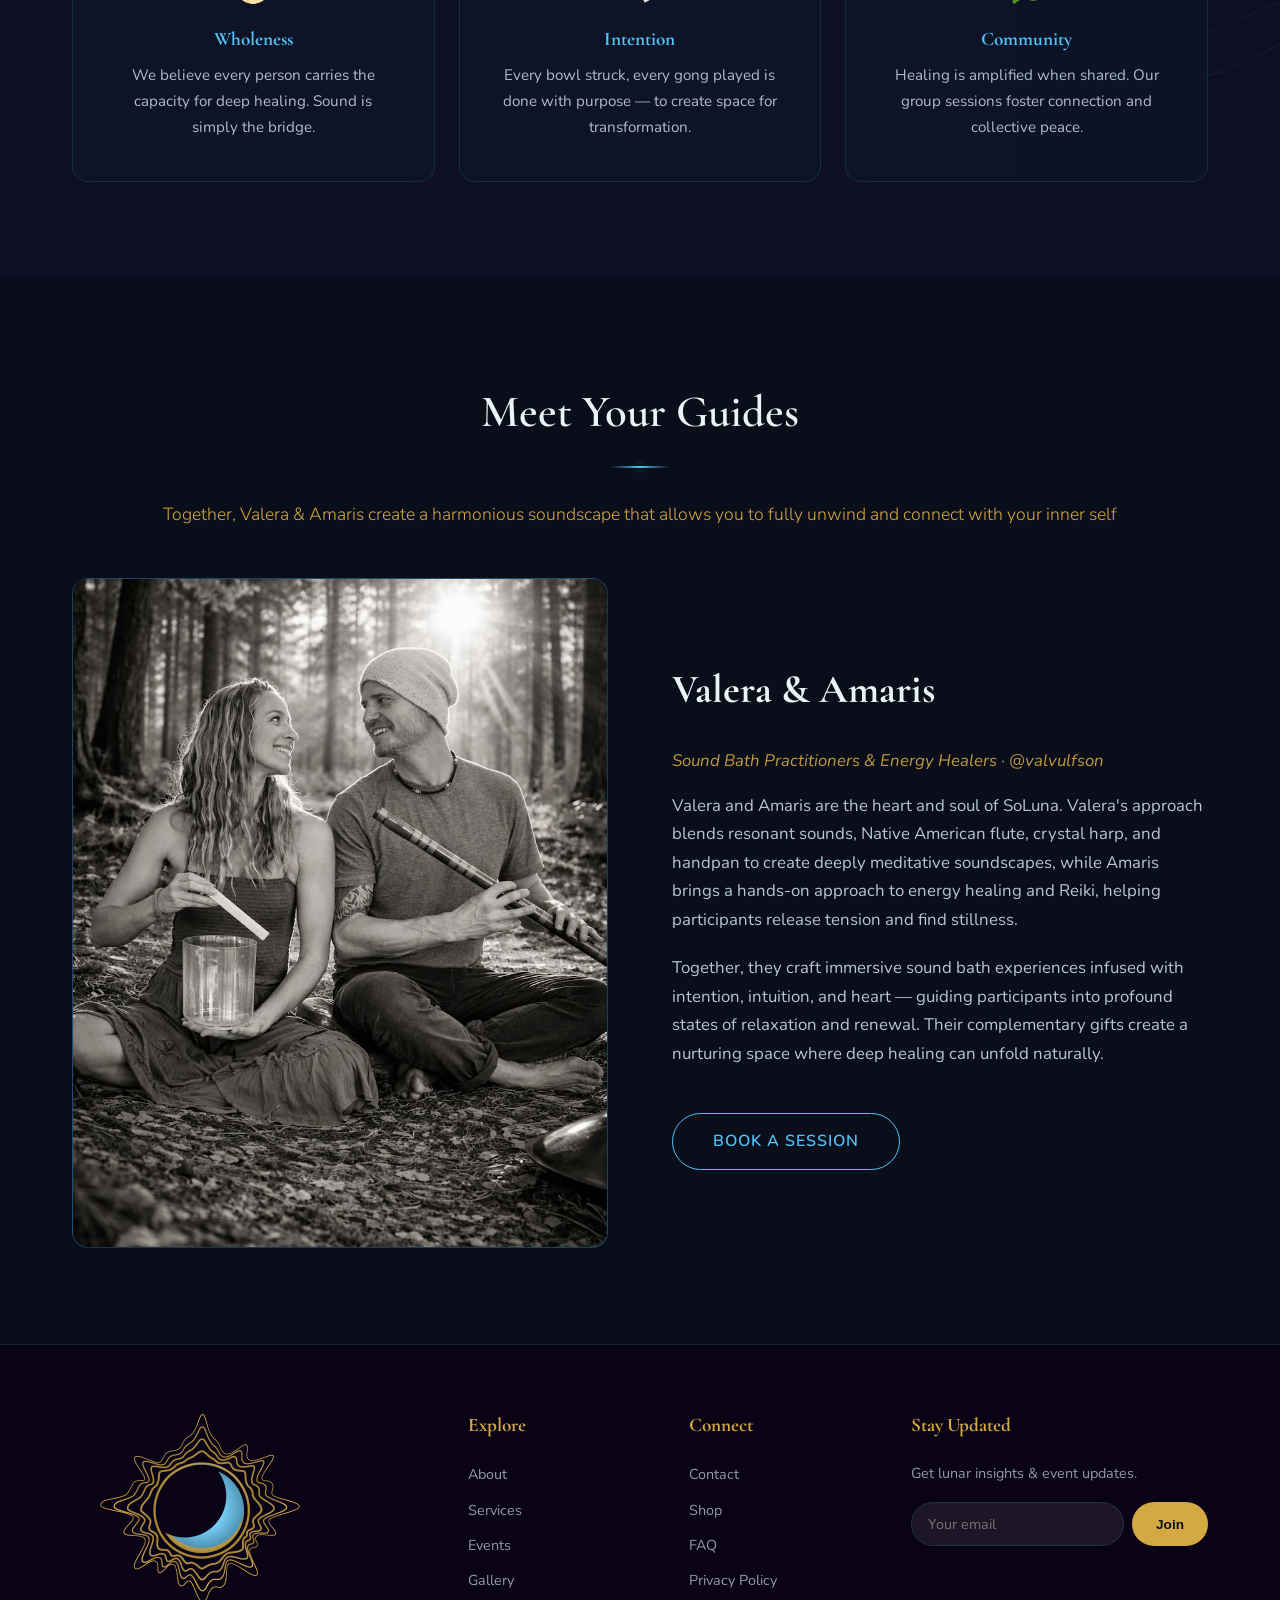
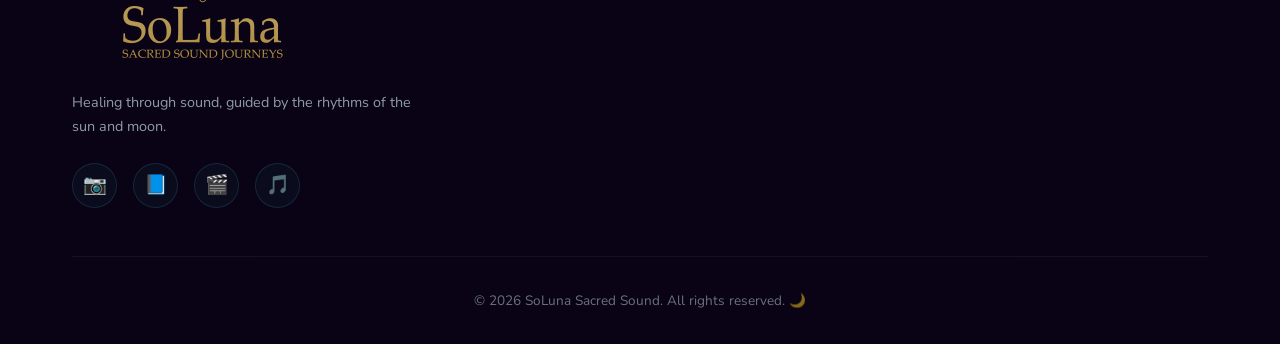
==== commit 0f677832: "Redesign about page: combined guide section, rename Val to Valera - Replace individual Val/Amaris se" ====
--- a/about.html
+++ b/about.html
@@ -42,7 +42,7 @@
   <section class="section">
     <div class="container">
       <div class="about-grid">
-        <div class="about-image" style="font-size: inherit;"><img src="images/val-amaris.png" alt="Val and Amaris — SoLuna Sacred Sound" style="width:100%; height:100%; object-fit:cover;"></div>
+        <div class="about-image" style="font-size: inherit;"><img src="images/val-amaris.png" alt="Valera and Amaris — SoLuna Sacred Sound" style="width:100%; height:100%; object-fit:cover;"></div>
         <div class="about-text">
           <h2>Where Sun Meets Moon</h2>
           <p><strong>SoLuna</strong> — a union of <em>Sol</em> (sun) and <em>Luna</em> (moon) — was born from a deep belief that healing lives in the space between opposites: stillness and vibration, silence and sound, light and dark.</p>
@@ -85,23 +85,15 @@
     <div class="container">
       <h2 class="section-title">Meet Your Guides</h2>
       <div class="gold-line"></div>
-      <p class="section-subtitle">Together, Val &amp; Amaris create a harmonious soundscape that allows you to fully unwind and connect with your inner self</p>
+      <p class="section-subtitle">Together, Valera &amp; Amaris create a harmonious soundscape that allows you to fully unwind and connect with your inner self</p>
 
       <div class="about-grid">
-        <div class="about-image" style="font-size: inherit;"><img src="images/val.jpg" alt="Val Vulfson — Sound Bath Practitioner" style="width:100%; height:100%; object-fit:cover;"></div>
+        <div class="about-image" style="font-size: inherit;"><img src="images/valera-amaris.jpg" alt="Valera and Amaris — SoLuna Sacred Sound" style="width:100%; height:100%; object-fit:cover;"></div>
         <div class="about-text">
-          <h2>Val Vulfson</h2>
-          <p style="color: var(--gold); font-style: italic; margin-bottom: 1rem;">Sound Bath Practitioner · <a href="https://instagram.com/valvulfson" target="_blank" rel="noopener">@valvulfson</a></p>
-          <p>Val's approach blends resonant sounds, Native American flute, crystal harp, and handpan to create a deeply meditative and transformative experience. Each session is infused with intention, intuition, and heart — guiding participants into profound states of relaxation and renewal.</p>
-        </div>
-      </div>
-
-      <div class="about-grid" style="direction: rtl; margin-top: 4rem;">
-        <div class="about-image" style="direction: ltr; font-size: 5rem;">🌿</div>
-        <div class="about-text" style="direction: ltr;">
-          <h2>Amaris Harris</h2>
-          <p style="color: var(--gold); font-style: italic; margin-bottom: 1rem;">Reiki Healer &amp; Energy Worker</p>
-          <p>A gifted Reiki healer, Amaris brings a hands-on approach to energy healing and relaxation, helping participants release tension and find stillness. Her presence creates a nurturing space where deep healing can unfold naturally.</p>
+          <h2>Valera &amp; Amaris</h2>
+          <p style="color: var(--gold); font-style: italic; margin-bottom: 1rem;">Sound Bath Practitioners &amp; Energy Healers · <a href="https://instagram.com/valvulfson" target="_blank" rel="noopener">@valvulfson</a></p>
+          <p>Valera and Amaris are the heart and soul of SoLuna. Valera's approach blends resonant sounds, Native American flute, crystal harp, and handpan to create deeply meditative soundscapes, while Amaris brings a hands-on approach to energy healing and Reiki, helping participants release tension and find stillness.</p>
+          <p>Together, they craft immersive sound bath experiences infused with intention, intuition, and heart — guiding participants into profound states of relaxation and renewal. Their complementary gifts create a nurturing space where deep healing can unfold naturally.</p>
           <a href="contact.html" class="btn btn-outline" style="margin-top:1.5rem;">Book a Session</a>
         </div>
       </div>
--- a/css/styles.css
+++ b/css/styles.css
@@ -267,12 +267,12 @@
 }
 
 .nav-logo img {
-  height: 48px;
+  height: 192px;
   width: auto;
 }
 
 .footer-brand .nav-logo img {
-  height: 64px;
+  height: 256px;
 }
 
 .nav-links {
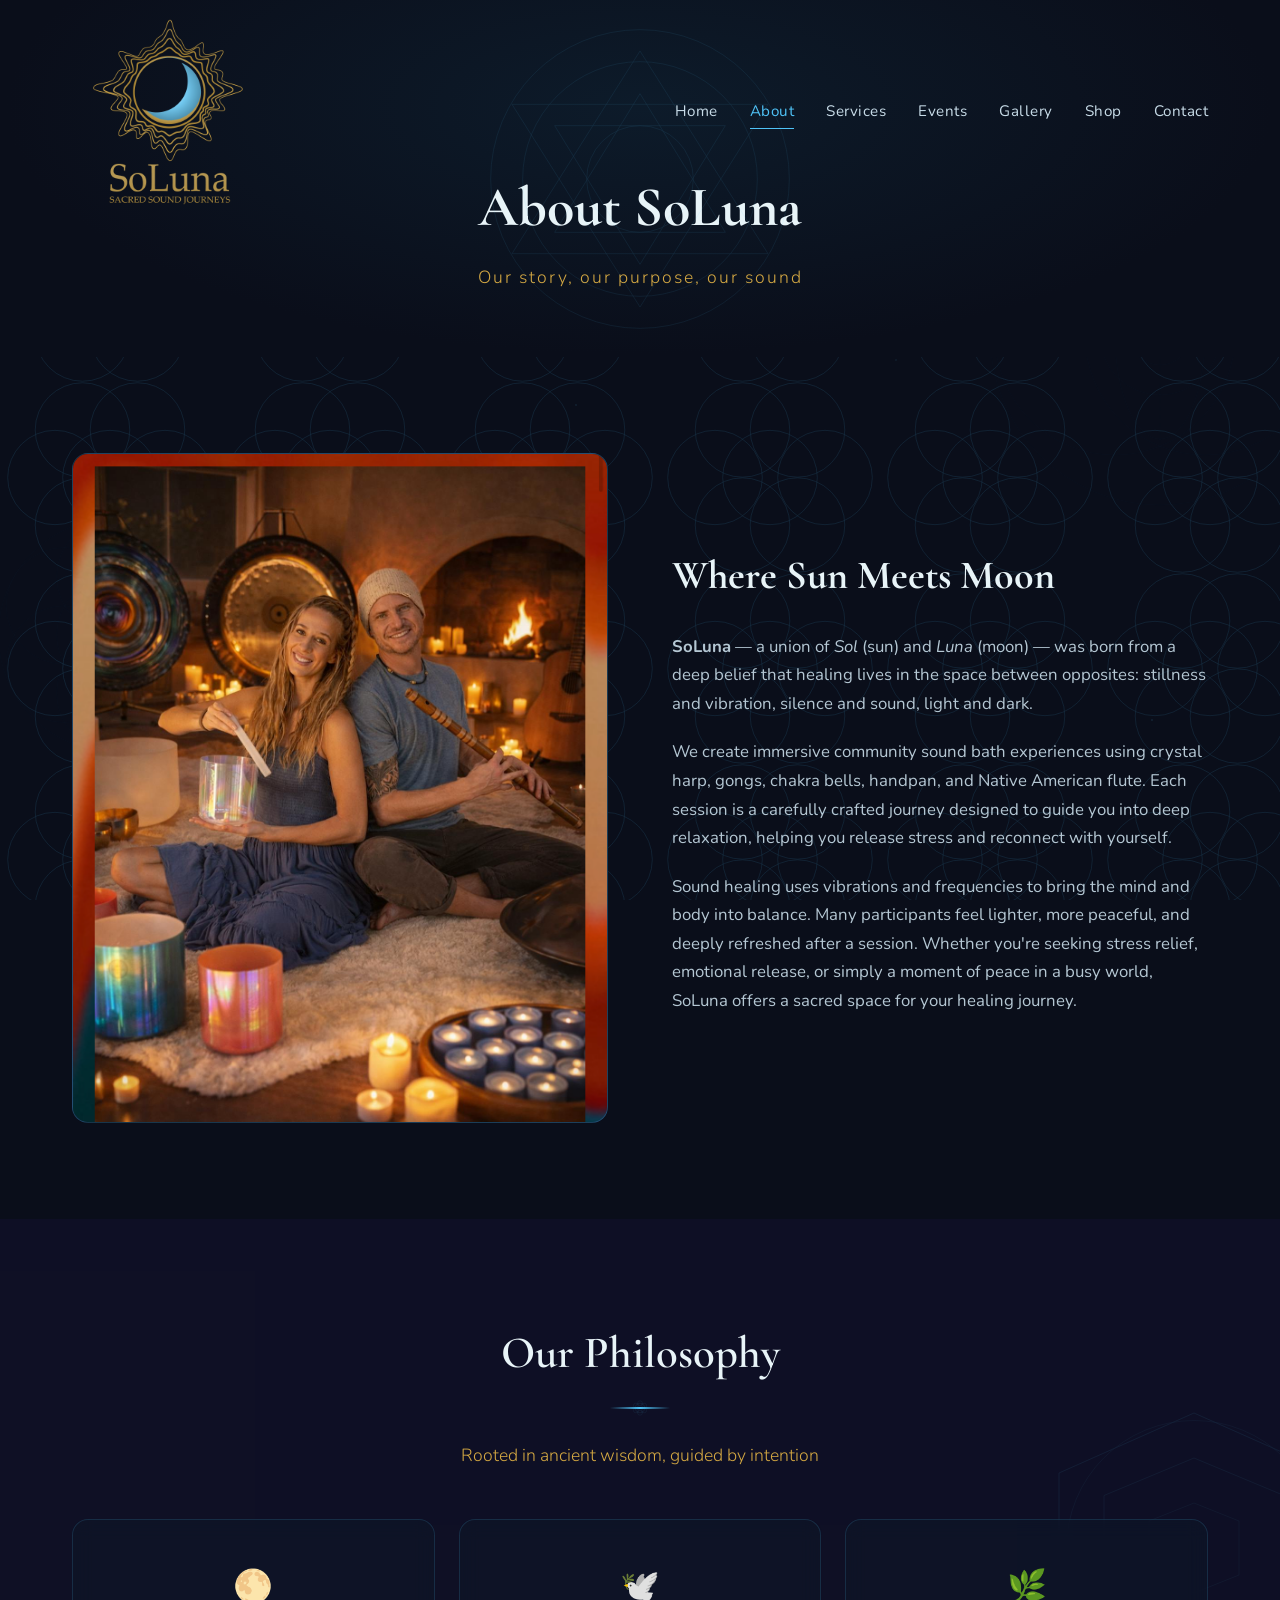
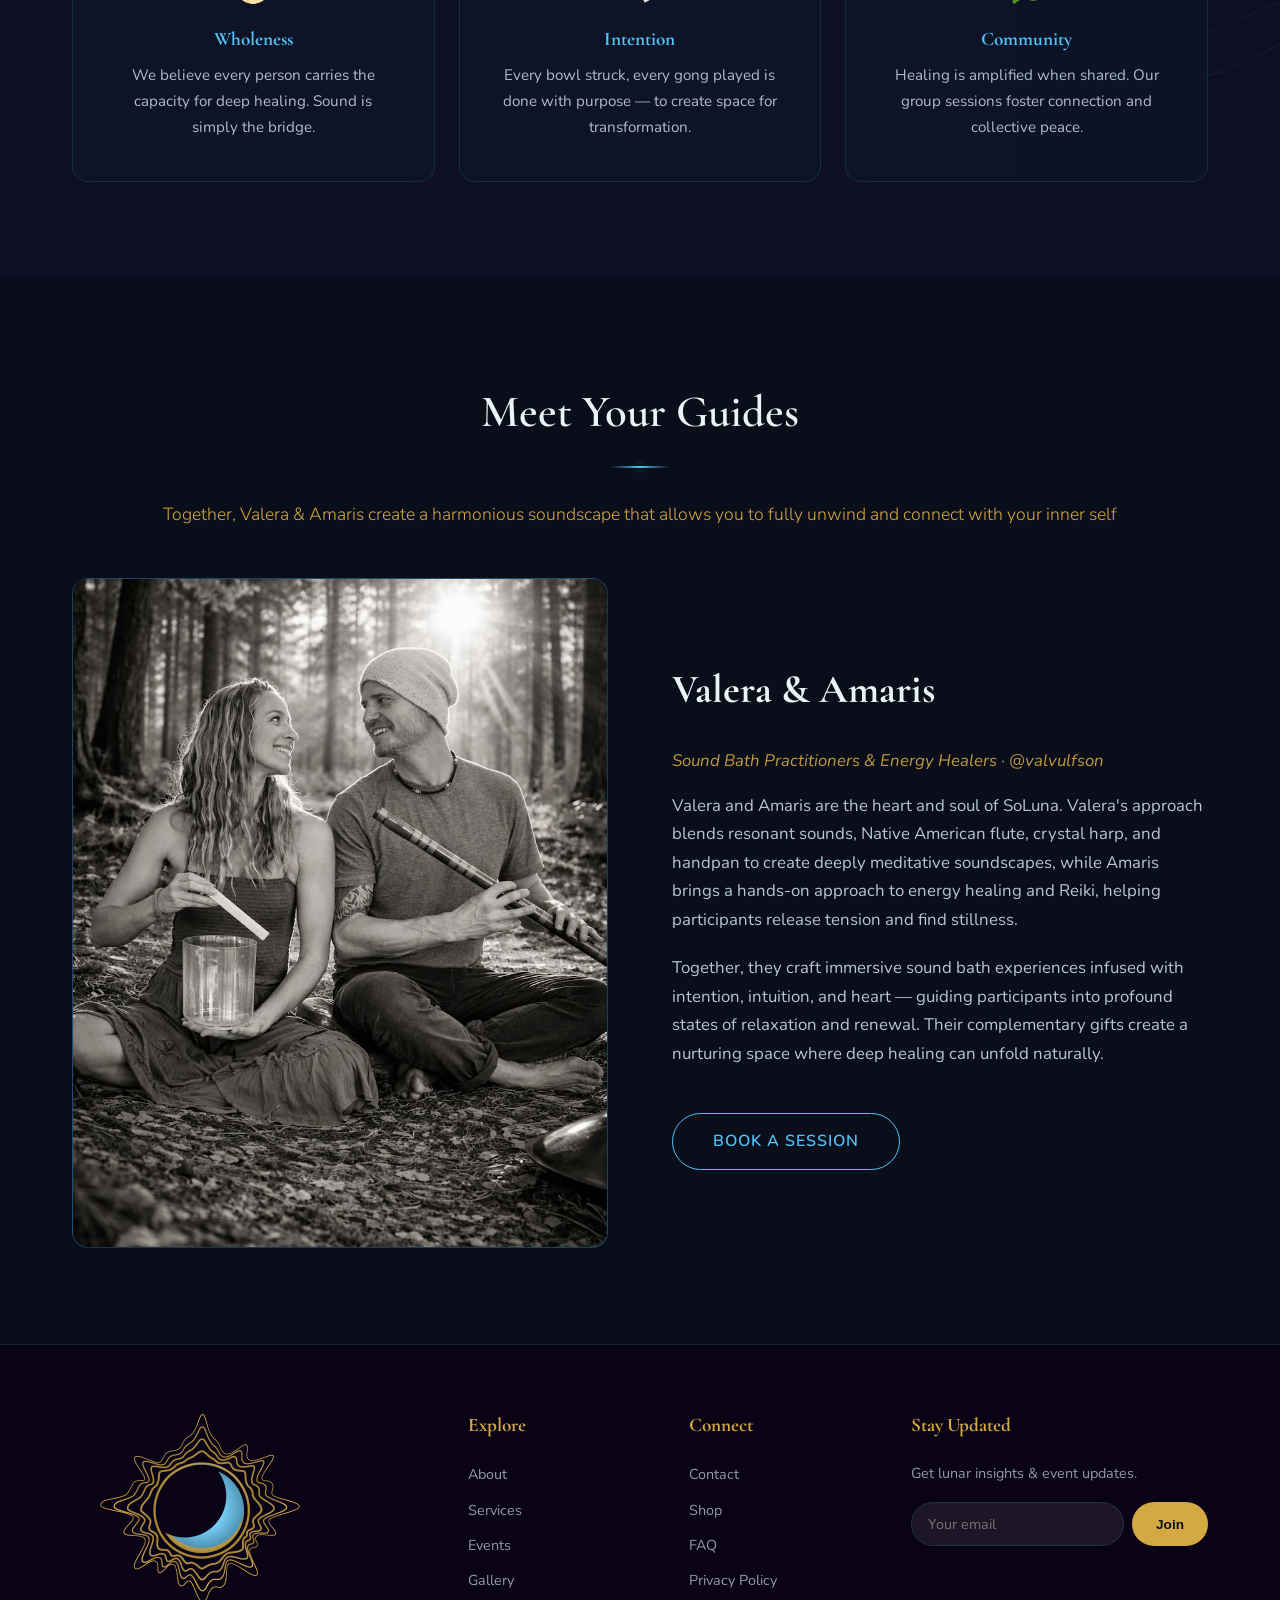
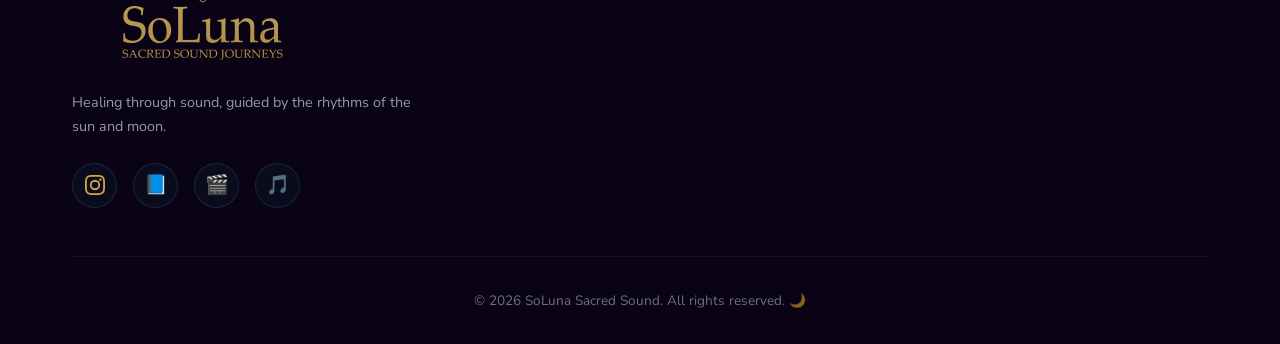
==== commit 4acc445b: "Replace Instagram emoji with SVG logo icon across all pages Co-authored-by: Copilot <223556219+Copil" ====
--- a/about.html
+++ b/about.html
@@ -108,7 +108,7 @@
           <a href="index.html" class="nav-logo"><img src="images/soluna-logo.png" alt="SoLuna Sacred Sound Journeys"></a>
           <p>Healing through sound, guided by the rhythms of the sun and moon.</p>
           <div class="social-links">
-            <a href="#" aria-label="Instagram">📷</a>
+            <a href="#" aria-label="Instagram"><svg xmlns="http://www.w3.org/2000/svg" width="20" height="20" viewBox="0 0 24 24" fill="currentColor"><path d="M12 2.163c3.204 0 3.584.012 4.85.07 3.252.148 4.771 1.691 4.919 4.919.058 1.265.069 1.645.069 4.849 0 3.205-.012 3.584-.069 4.849-.149 3.225-1.664 4.771-4.919 4.919-1.266.058-1.644.07-4.85.07-3.204 0-3.584-.012-4.849-.07-3.26-.149-4.771-1.699-4.919-4.92-.058-1.265-.07-1.644-.07-4.849 0-3.204.013-3.583.07-4.849.149-3.227 1.664-4.771 4.919-4.919 1.266-.057 1.645-.069 4.849-.069zM12 0C8.741 0 8.333.014 7.053.072 2.695.272.273 2.69.073 7.052.014 8.333 0 8.741 0 12c0 3.259.014 3.668.072 4.948.2 4.358 2.618 6.78 6.98 6.98C8.333 23.986 8.741 24 12 24c3.259 0 3.668-.014 4.948-.072 4.354-.2 6.782-2.618 6.979-6.98.059-1.28.073-1.689.073-4.948 0-3.259-.014-3.667-.072-4.947-.196-4.354-2.617-6.78-6.979-6.98C15.668.014 15.259 0 12 0zm0 5.838a6.162 6.162 0 100 12.324 6.162 6.162 0 000-12.324zM12 16a4 4 0 110-8 4 4 0 010 8zm6.406-11.845a1.44 1.44 0 100 2.881 1.44 1.44 0 000-2.881z"/></svg></a>
             <a href="#" aria-label="Facebook">📘</a>
             <a href="#" aria-label="YouTube">🎬</a>
             <a href="#" aria-label="TikTok">🎵</a>
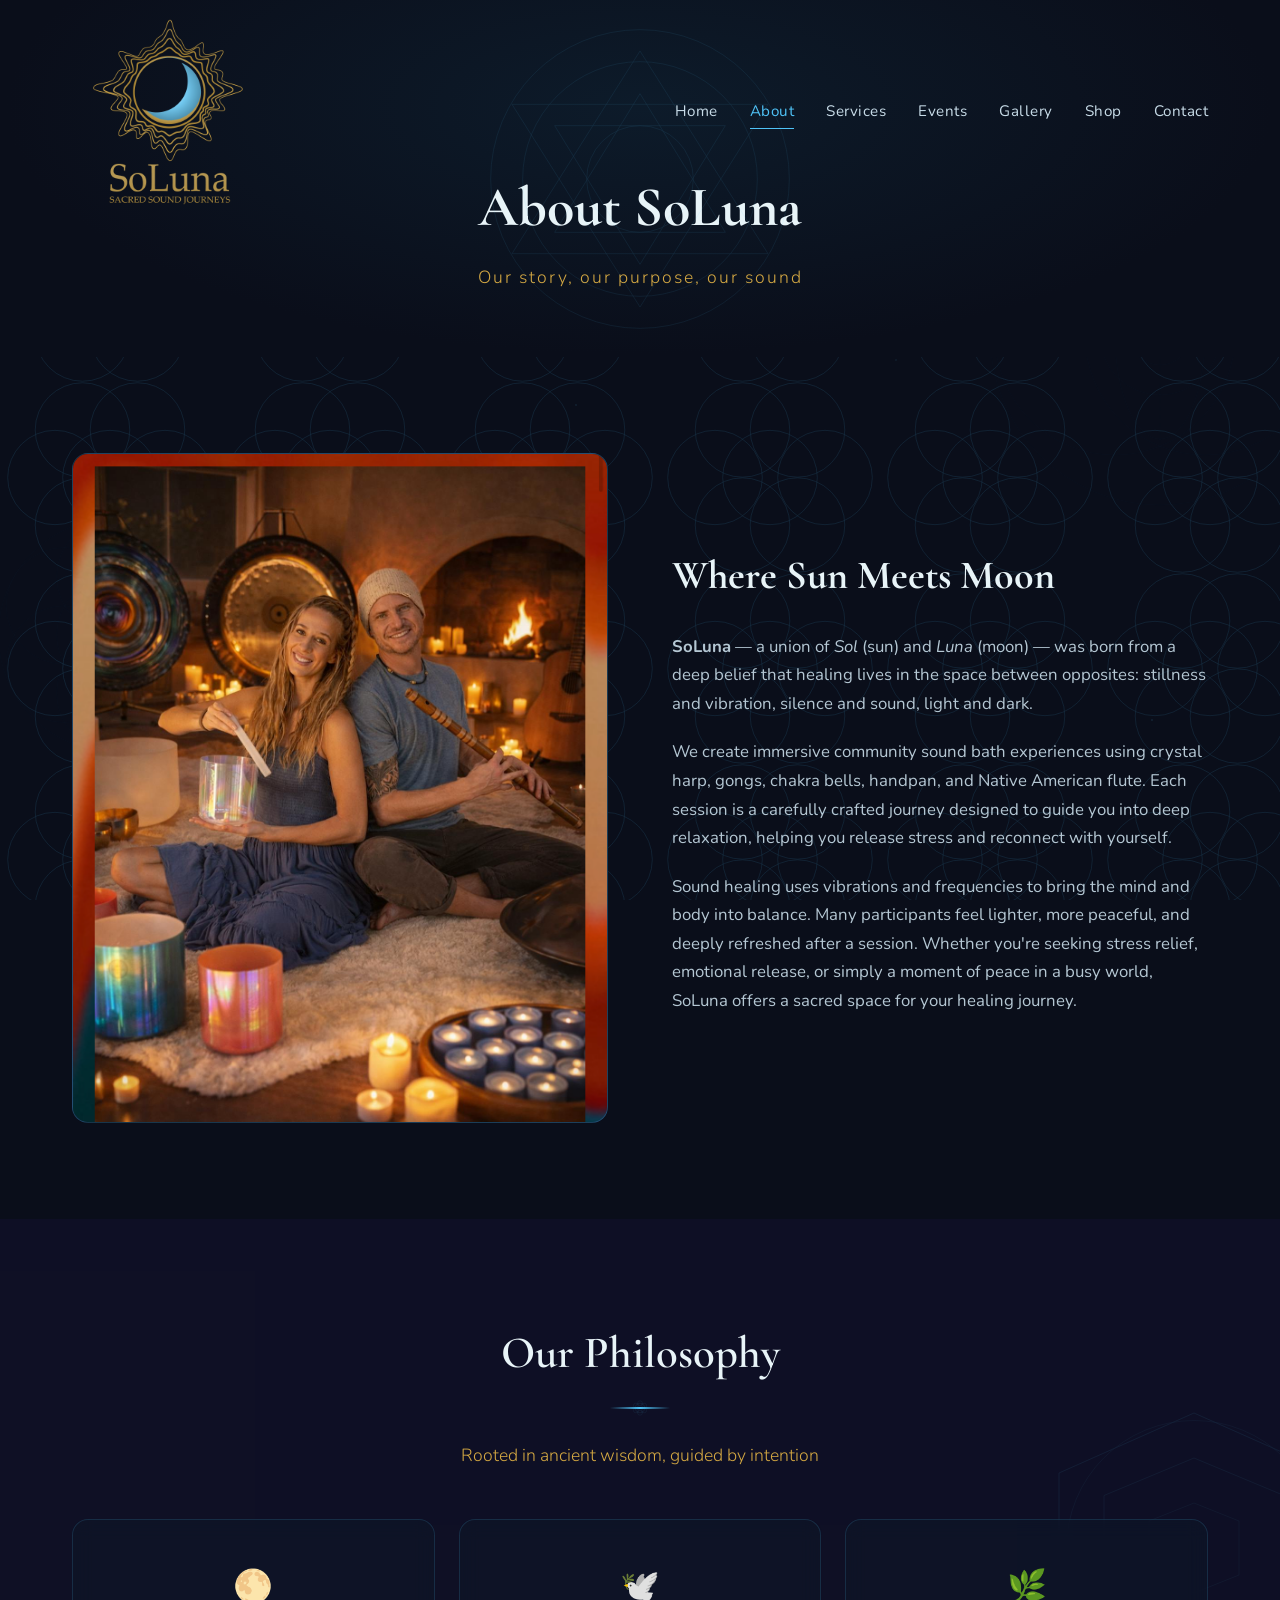
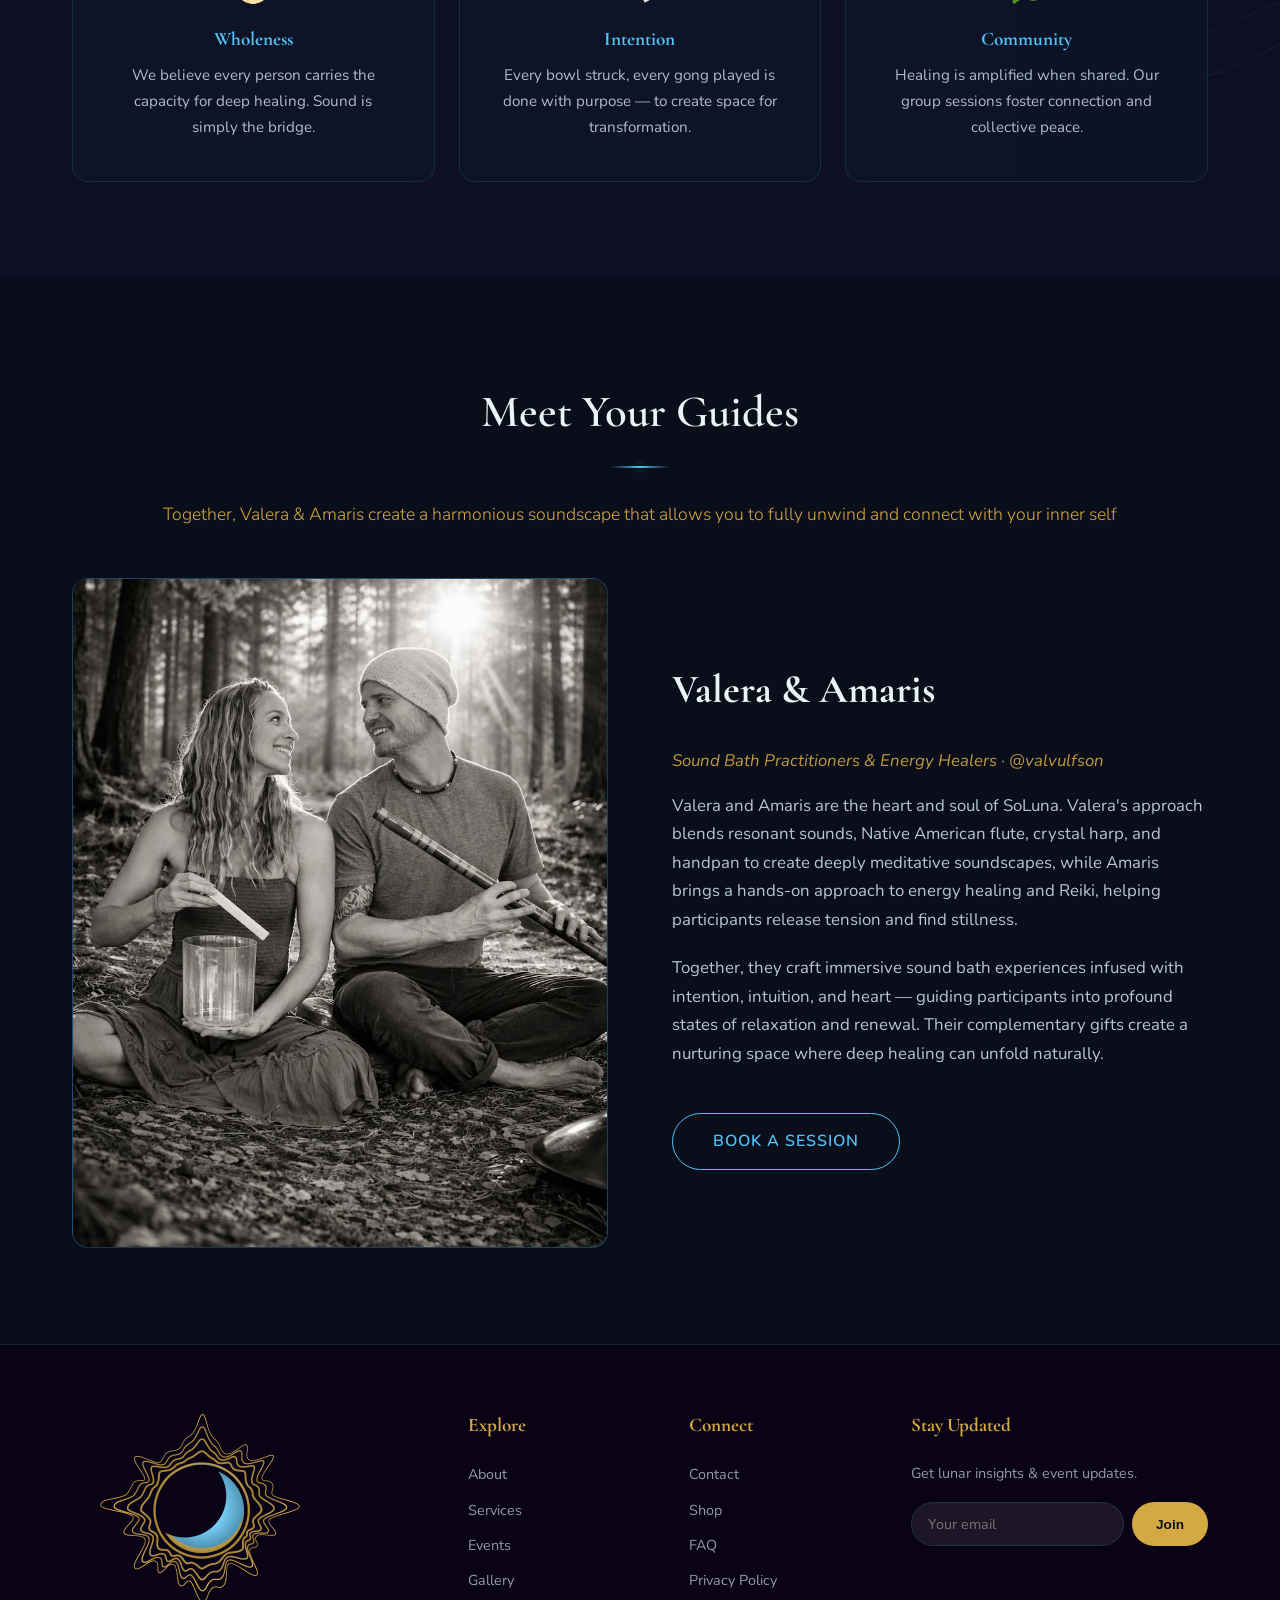
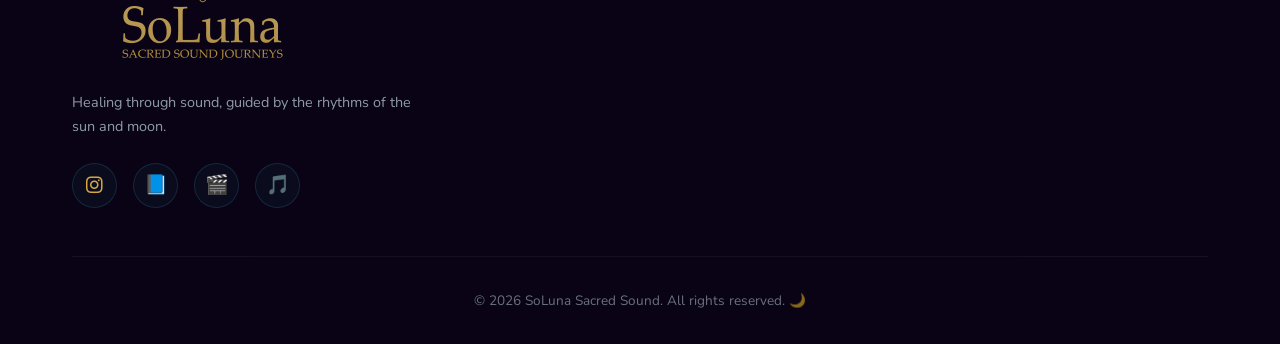
==== commit b2680194: "Use Font Awesome Instagram icon, remove FAQ section from contact page - Added Font Awesome CDN acros" ====
--- a/about.html
+++ b/about.html
@@ -6,6 +6,7 @@
   <title>About — SoLuna Sacred Sound</title>
   <meta name="description" content="Learn about SoLuna's mission to bring healing through sound. Our philosophy, story, and the practitioner behind the vibrations.">
   <link rel="stylesheet" href="css/styles.css">
+  <link rel="stylesheet" href="https://cdnjs.cloudflare.com/ajax/libs/font-awesome/6.5.1/css/all.min.css">
   <link rel="icon" href="data:image/svg+xml,<svg xmlns='http://www.w3.org/2000/svg' viewBox='0 0 100 100'><text y='.9em' font-size='90'>🌙</text></svg>">
 </head>
 <body>
@@ -108,7 +109,7 @@
           <a href="index.html" class="nav-logo"><img src="images/soluna-logo.png" alt="SoLuna Sacred Sound Journeys"></a>
           <p>Healing through sound, guided by the rhythms of the sun and moon.</p>
           <div class="social-links">
-            <a href="#" aria-label="Instagram"><svg xmlns="http://www.w3.org/2000/svg" width="20" height="20" viewBox="0 0 24 24" fill="currentColor"><path d="M12 2.163c3.204 0 3.584.012 4.85.07 3.252.148 4.771 1.691 4.919 4.919.058 1.265.069 1.645.069 4.849 0 3.205-.012 3.584-.069 4.849-.149 3.225-1.664 4.771-4.919 4.919-1.266.058-1.644.07-4.85.07-3.204 0-3.584-.012-4.849-.07-3.26-.149-4.771-1.699-4.919-4.92-.058-1.265-.07-1.644-.07-4.849 0-3.204.013-3.583.07-4.849.149-3.227 1.664-4.771 4.919-4.919 1.266-.057 1.645-.069 4.849-.069zM12 0C8.741 0 8.333.014 7.053.072 2.695.272.273 2.69.073 7.052.014 8.333 0 8.741 0 12c0 3.259.014 3.668.072 4.948.2 4.358 2.618 6.78 6.98 6.98C8.333 23.986 8.741 24 12 24c3.259 0 3.668-.014 4.948-.072 4.354-.2 6.782-2.618 6.979-6.98.059-1.28.073-1.689.073-4.948 0-3.259-.014-3.667-.072-4.947-.196-4.354-2.617-6.78-6.979-6.98C15.668.014 15.259 0 12 0zm0 5.838a6.162 6.162 0 100 12.324 6.162 6.162 0 000-12.324zM12 16a4 4 0 110-8 4 4 0 010 8zm6.406-11.845a1.44 1.44 0 100 2.881 1.44 1.44 0 000-2.881z"/></svg></a>
+            <a href="#" aria-label="Instagram"><i class="fab fa-instagram"></i></a>
             <a href="#" aria-label="Facebook">📘</a>
             <a href="#" aria-label="YouTube">🎬</a>
             <a href="#" aria-label="TikTok">🎵</a>
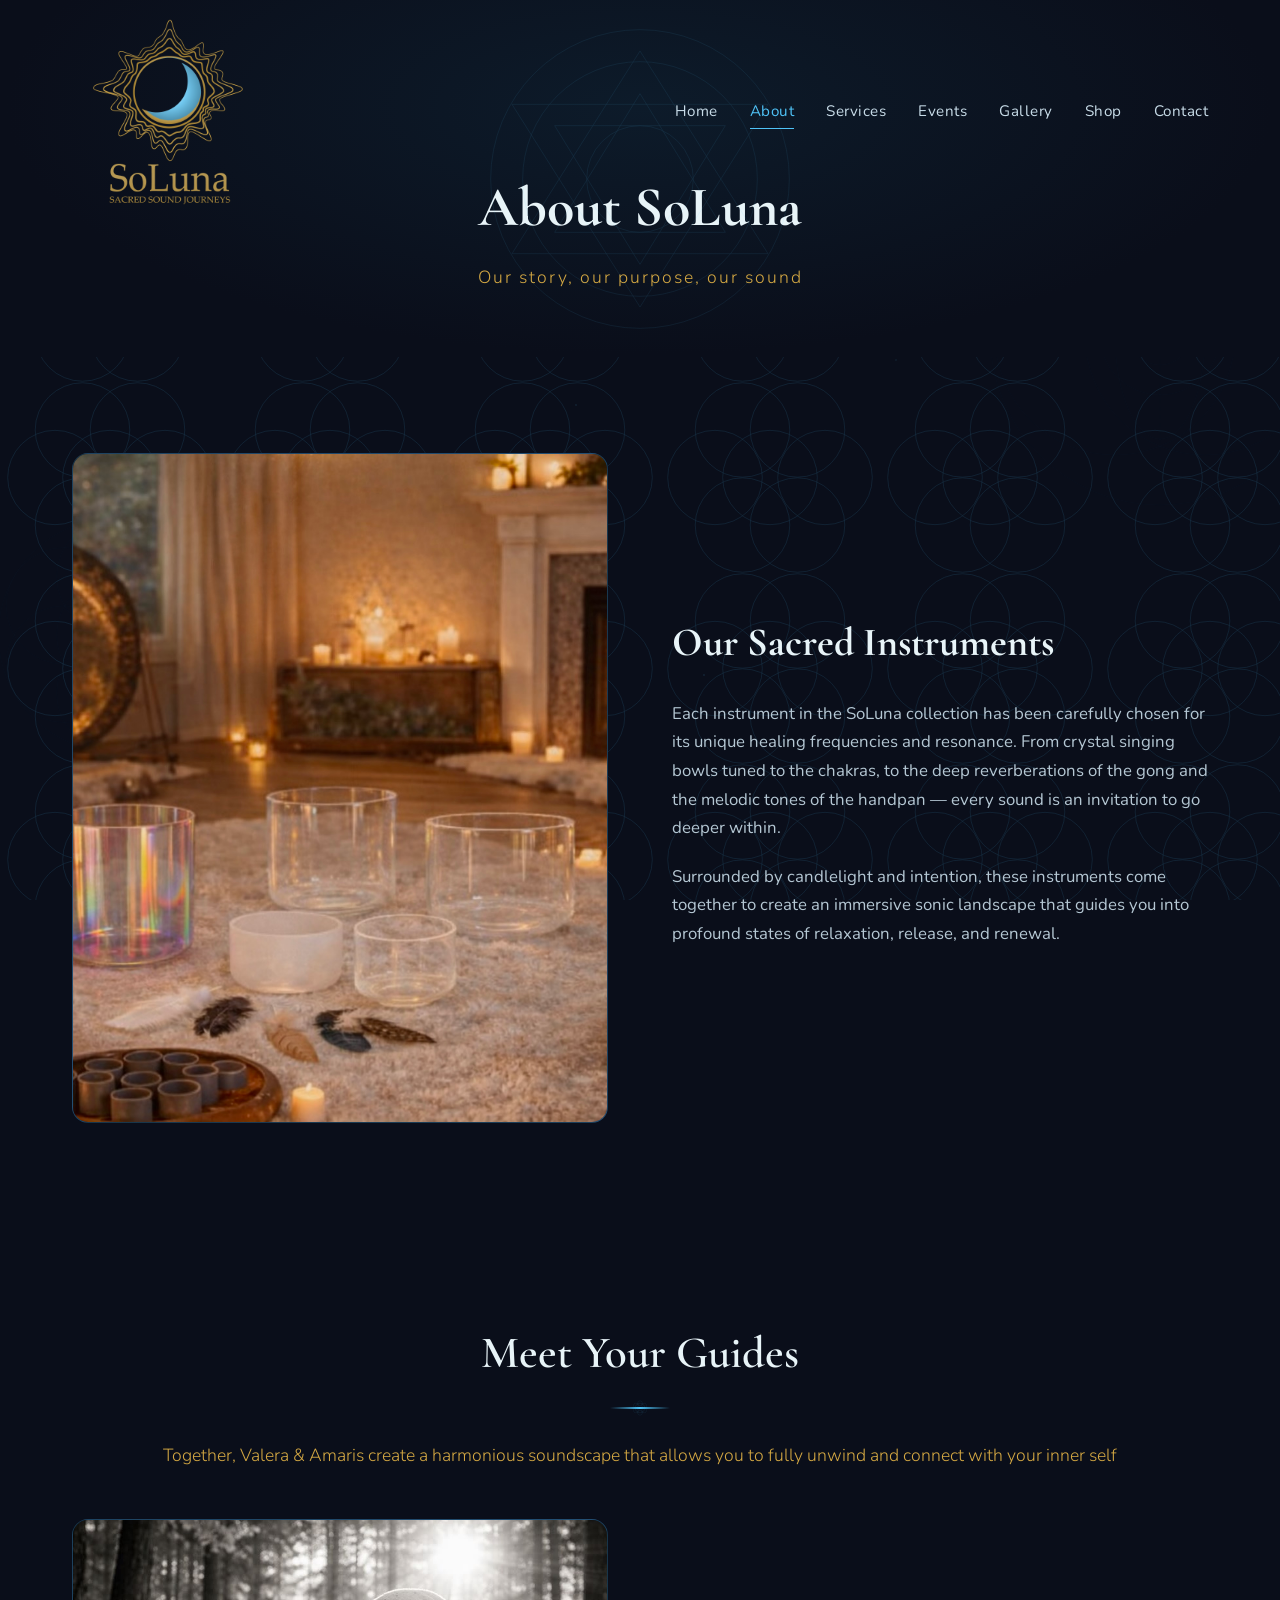
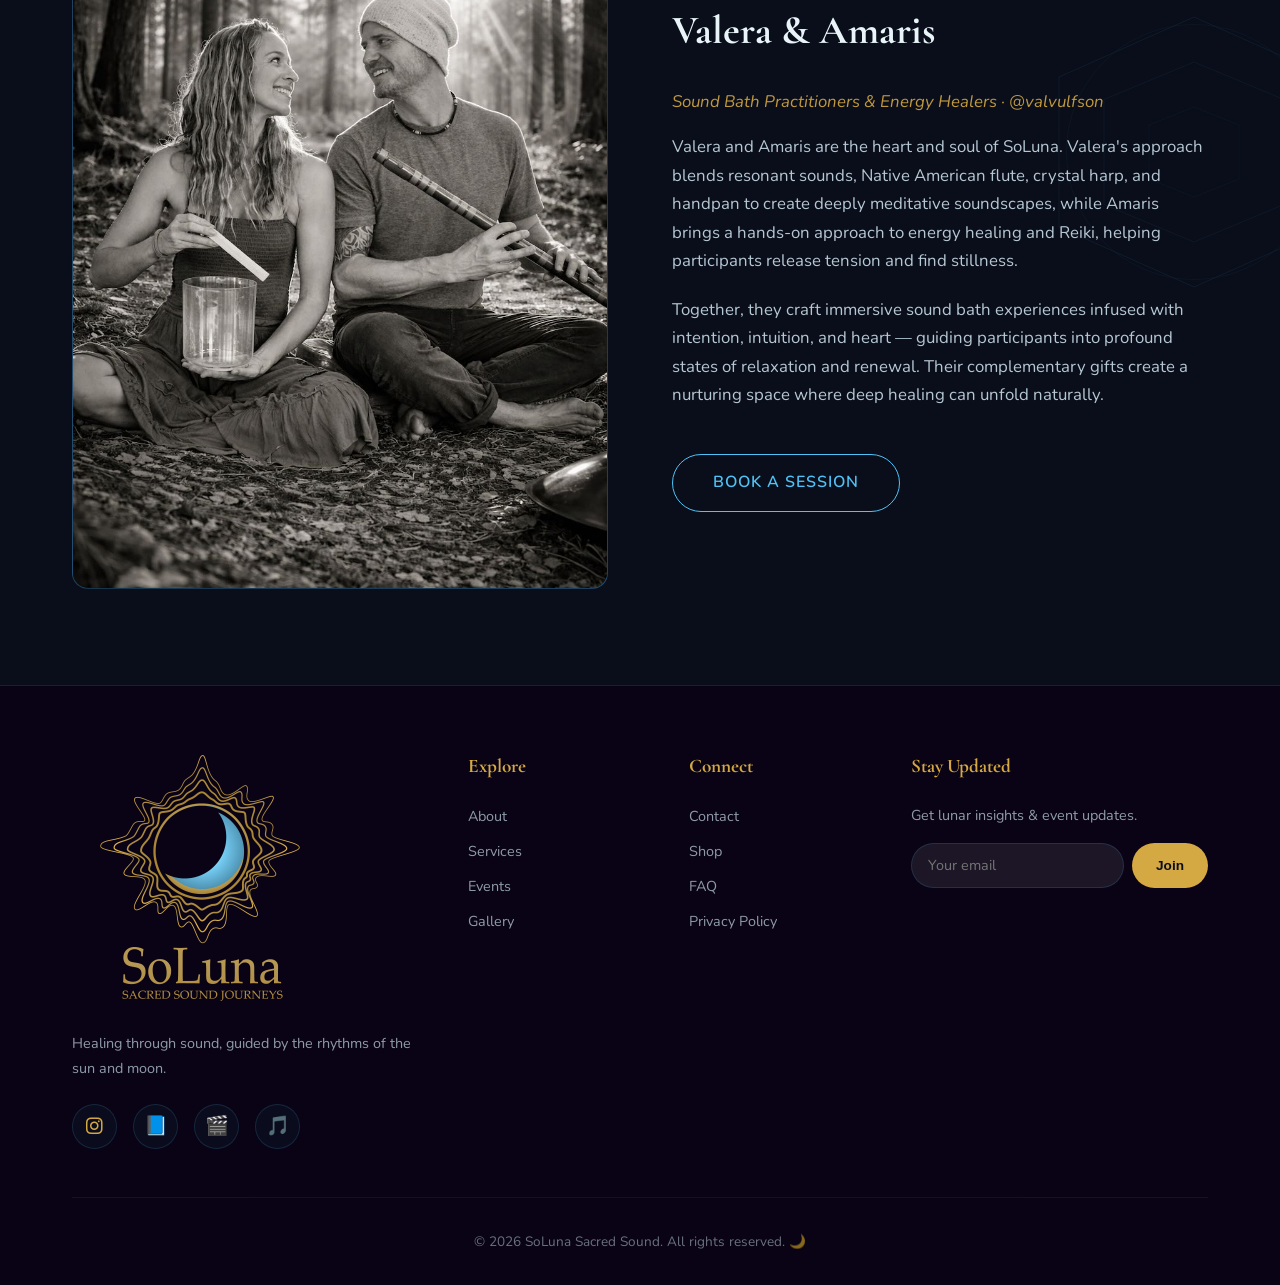
==== commit ba5c7c33: "About page: replace philosophy & sun/moon sections with instruments photo - Removed 'Where Sun Meets" ====
--- a/about.html
+++ b/about.html
@@ -39,43 +39,15 @@
     <p>Our story, our purpose, our sound</p>
   </section>
 
-  <!-- About Content -->
+  <!-- Our Instruments -->
   <section class="section">
     <div class="container">
       <div class="about-grid">
-        <div class="about-image" style="font-size: inherit;"><img src="images/val-amaris.png" alt="Valera and Amaris — SoLuna Sacred Sound" style="width:100%; height:100%; object-fit:cover;"></div>
+        <div class="about-image" style="font-size: inherit;"><img src="images/sound-bath-setup.jpg" alt="SoLuna sound bath instruments — crystal singing bowls, gong, handpan, and candles" style="width:100%; height:100%; object-fit:cover;"></div>
         <div class="about-text">
-          <h2>Where Sun Meets Moon</h2>
-          <p><strong>SoLuna</strong> — a union of <em>Sol</em> (sun) and <em>Luna</em> (moon) — was born from a deep belief that healing lives in the space between opposites: stillness and vibration, silence and sound, light and dark.</p>
-          <p>We create immersive community sound bath experiences using crystal harp, gongs, chakra bells, handpan, and Native American flute. Each session is a carefully crafted journey designed to guide you into deep relaxation, helping you release stress and reconnect with yourself.</p>
-          <p>Sound healing uses vibrations and frequencies to bring the mind and body into balance. Many participants feel lighter, more peaceful, and deeply refreshed after a session. Whether you're seeking stress relief, emotional release, or simply a moment of peace in a busy world, SoLuna offers a sacred space for your healing journey.</p>
-        </div>
-      </div>
-    </div>
-  </section>
-
-  <!-- Our Philosophy -->
-  <section class="section" style="background: rgba(45, 27, 105, 0.15);">
-    <div class="container">
-      <h2 class="section-title">Our Philosophy</h2>
-      <div class="gold-line"></div>
-      <p class="section-subtitle">Rooted in ancient wisdom, guided by intention</p>
-
-      <div class="about-values">
-        <div class="glass-card value-item">
-          <span class="icon">🌕</span>
-          <h4>Wholeness</h4>
-          <p style="margin-top:0.5rem; opacity:0.85; font-size:0.95rem;">We believe every person carries the capacity for deep healing. Sound is simply the bridge.</p>
-        </div>
-        <div class="glass-card value-item">
-          <span class="icon">🕊️</span>
-          <h4>Intention</h4>
-          <p style="margin-top:0.5rem; opacity:0.85; font-size:0.95rem;">Every bowl struck, every gong played is done with purpose — to create space for transformation.</p>
-        </div>
-        <div class="glass-card value-item">
-          <span class="icon">🌿</span>
-          <h4>Community</h4>
-          <p style="margin-top:0.5rem; opacity:0.85; font-size:0.95rem;">Healing is amplified when shared. Our group sessions foster connection and collective peace.</p>
+          <h2>Our Sacred Instruments</h2>
+          <p>Each instrument in the SoLuna collection has been carefully chosen for its unique healing frequencies and resonance. From crystal singing bowls tuned to the chakras, to the deep reverberations of the gong and the melodic tones of the handpan — every sound is an invitation to go deeper within.</p>
+          <p>Surrounded by candlelight and intention, these instruments come together to create an immersive sonic landscape that guides you into profound states of relaxation, release, and renewal.</p>
         </div>
       </div>
     </div>
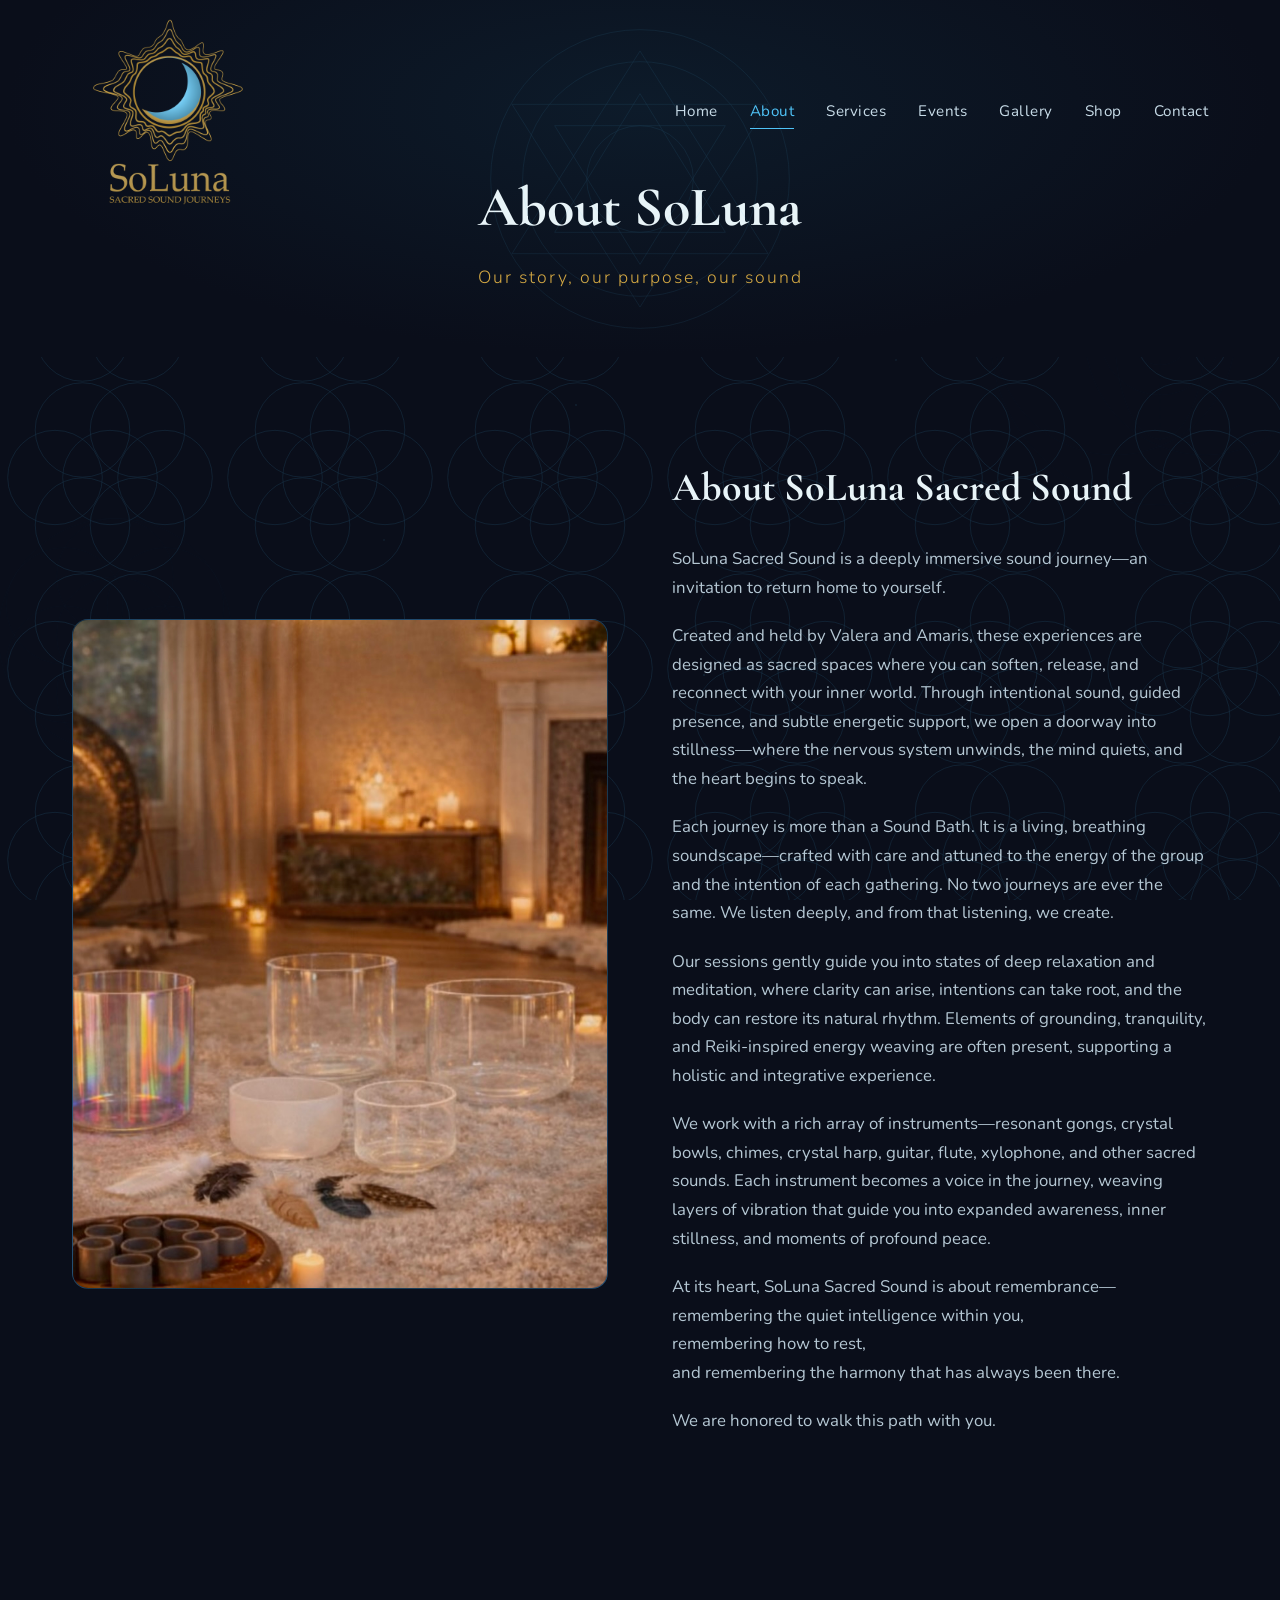
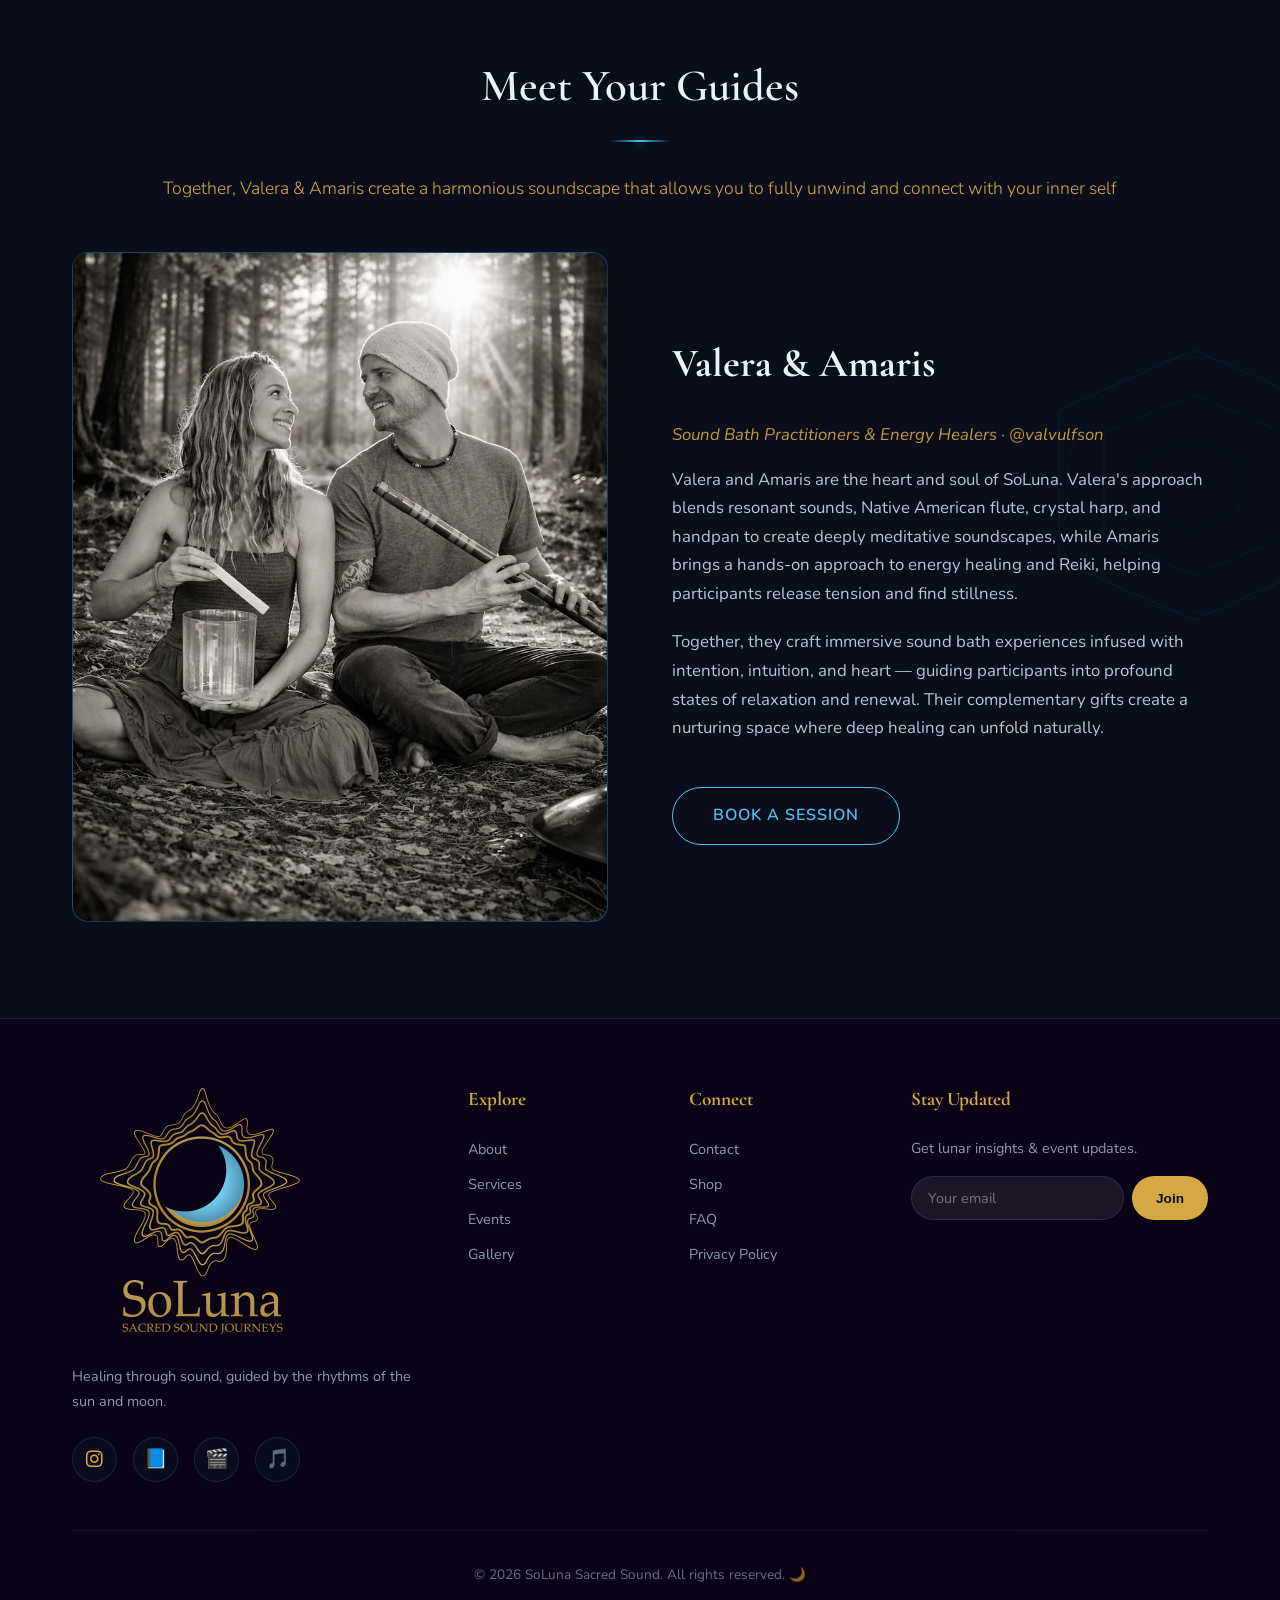
==== commit 377a11d6: "Replace placeholder text with full SoLuna Sacred Sound description Co-authored-by: Copilot <22355621" ====
--- a/about.html
+++ b/about.html
@@ -45,9 +45,17 @@
       <div class="about-grid">
         <div class="about-image" style="font-size: inherit;"><img src="images/sound-bath-setup.jpg" alt="SoLuna sound bath instruments — crystal singing bowls, gong, handpan, and candles" style="width:100%; height:100%; object-fit:cover;"></div>
         <div class="about-text">
-          <h2>Our Sacred Instruments</h2>
-          <p>Each instrument in the SoLuna collection has been carefully chosen for its unique healing frequencies and resonance. From crystal singing bowls tuned to the chakras, to the deep reverberations of the gong and the melodic tones of the handpan — every sound is an invitation to go deeper within.</p>
-          <p>Surrounded by candlelight and intention, these instruments come together to create an immersive sonic landscape that guides you into profound states of relaxation, release, and renewal.</p>
+          <h2>About SoLuna Sacred Sound</h2>
+          <p>SoLuna Sacred Sound is a deeply immersive sound journey—an invitation to return home to yourself.</p>
+          <p>Created and held by Valera and Amaris, these experiences are designed as sacred spaces where you can soften, release, and reconnect with your inner world. Through intentional sound, guided presence, and subtle energetic support, we open a doorway into stillness—where the nervous system unwinds, the mind quiets, and the heart begins to speak.</p>
+          <p>Each journey is more than a Sound Bath. It is a living, breathing soundscape—crafted with care and attuned to the energy of the group and the intention of each gathering. No two journeys are ever the same. We listen deeply, and from that listening, we create.</p>
+          <p>Our sessions gently guide you into states of deep relaxation and meditation, where clarity can arise, intentions can take root, and the body can restore its natural rhythm. Elements of grounding, tranquility, and Reiki-inspired energy weaving are often present, supporting a holistic and integrative experience.</p>
+          <p>We work with a rich array of instruments—resonant gongs, crystal bowls, chimes, crystal harp, guitar, flute, xylophone, and other sacred sounds. Each instrument becomes a voice in the journey, weaving layers of vibration that guide you into expanded awareness, inner stillness, and moments of profound peace.</p>
+          <p>At its heart, SoLuna Sacred Sound is about remembrance—<br>
+          remembering the quiet intelligence within you,<br>
+          remembering how to rest,<br>
+          and remembering the harmony that has always been there.</p>
+          <p>We are honored to walk this path with you.</p>
         </div>
       </div>
     </div>
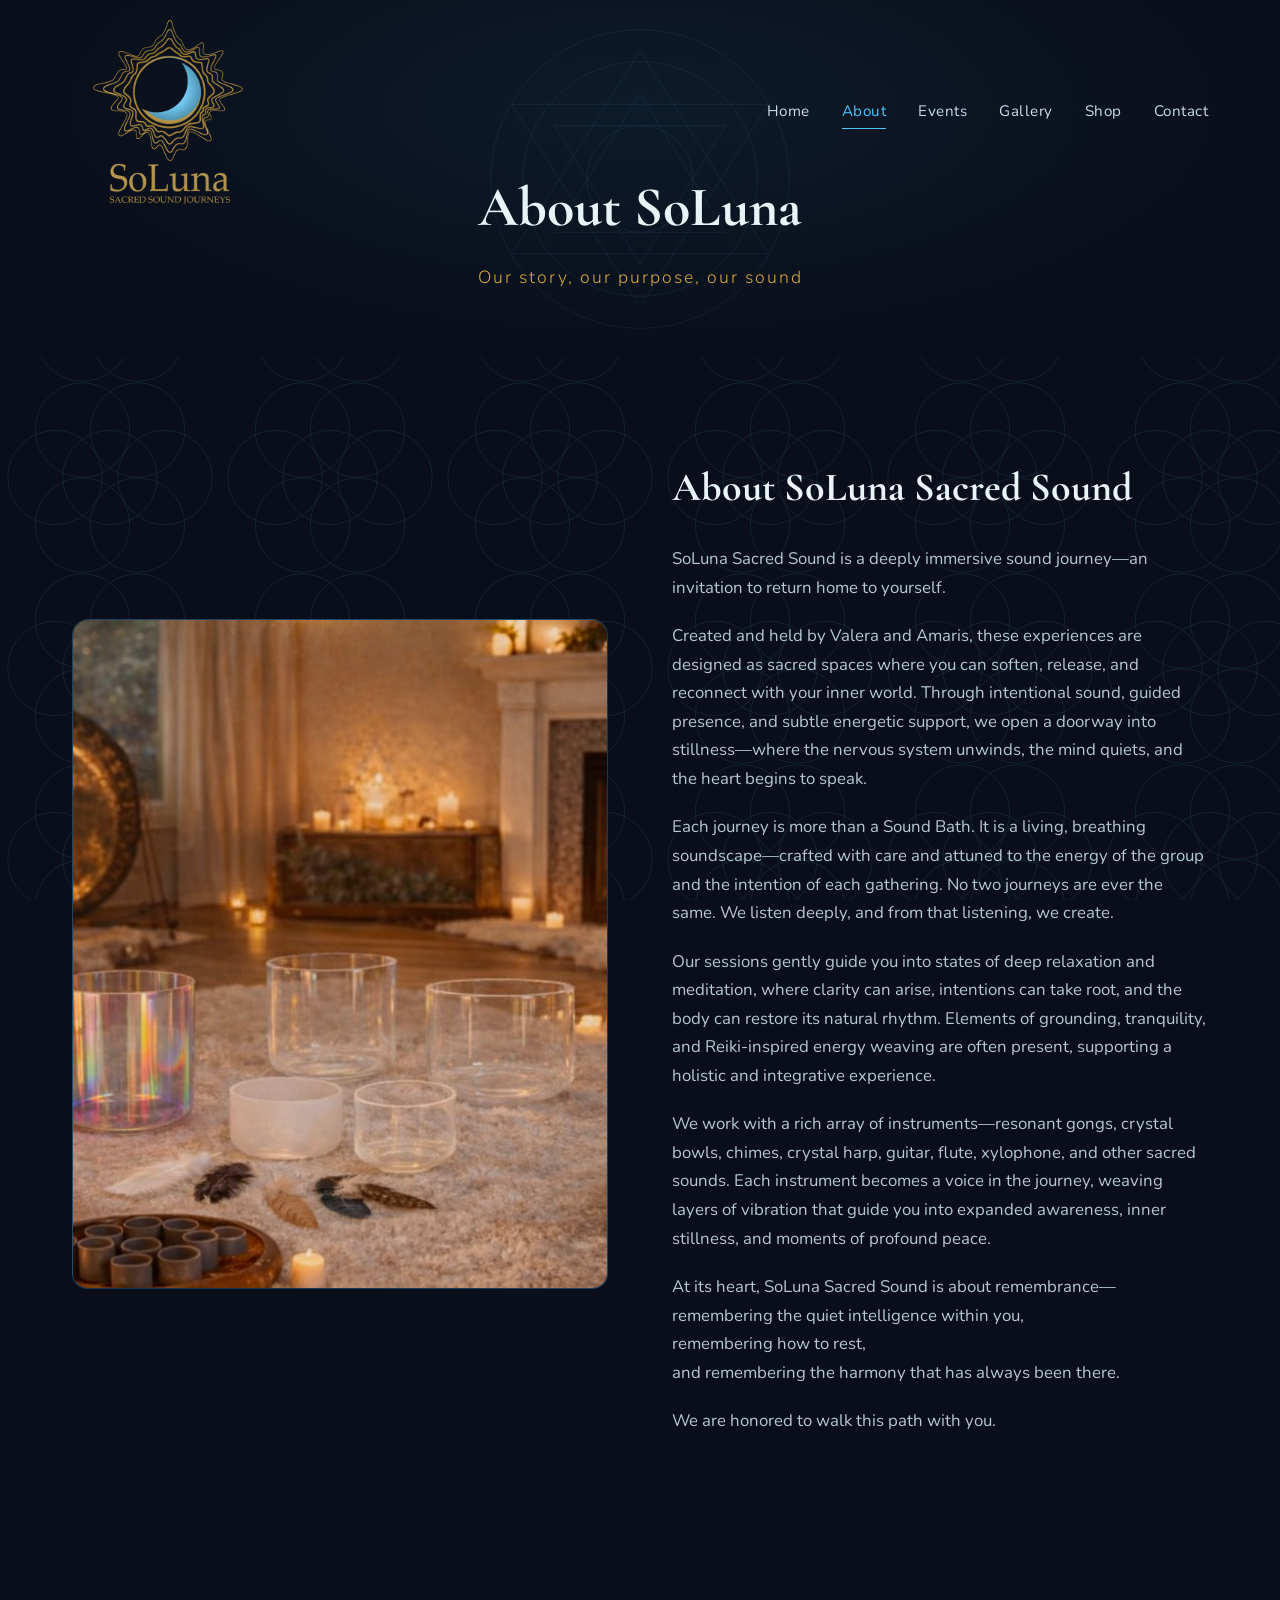
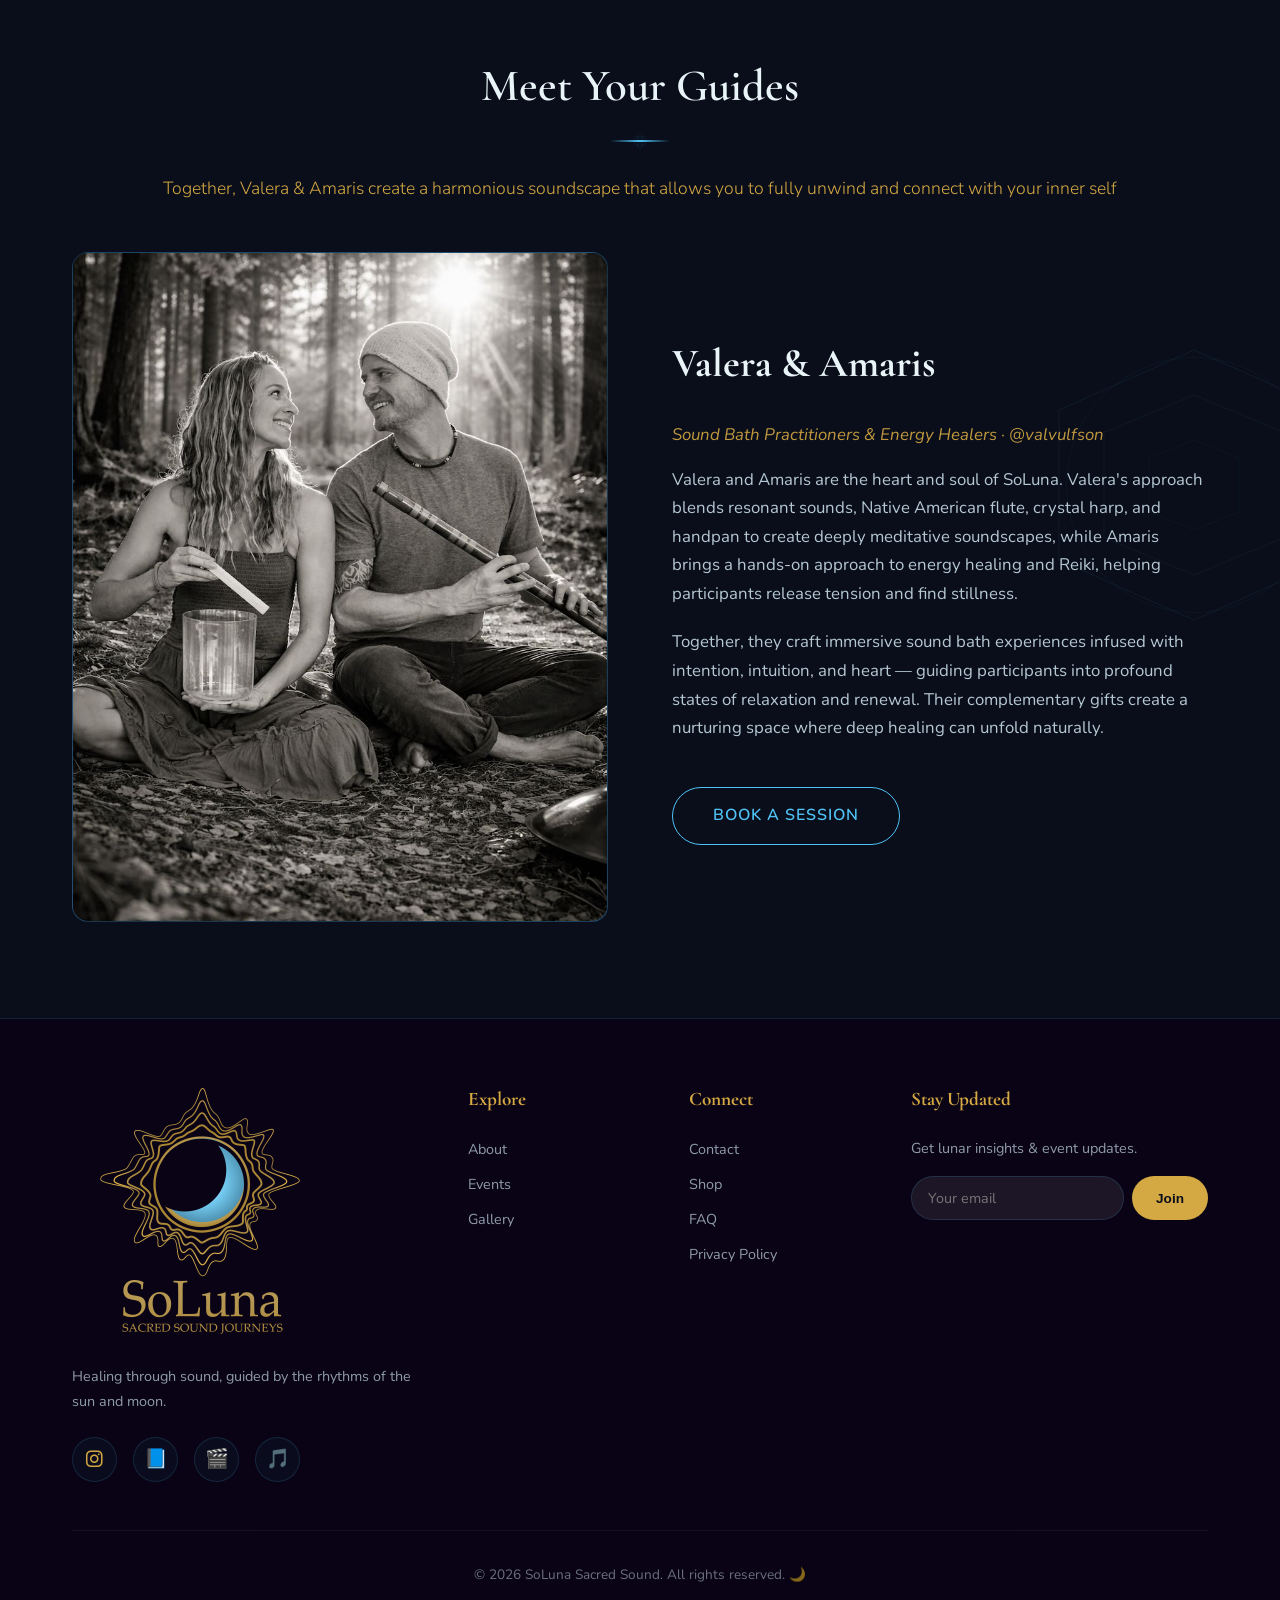
==== commit fbc6b2c3: "Remove services page and all references across site Co-authored-by: Copilot <223556219+Copilot@users" ====
--- a/about.html
+++ b/about.html
@@ -24,7 +24,6 @@
       <div class="nav-links">
         <a href="index.html">Home</a>
         <a href="about.html" class="active">About</a>
-        <a href="services.html">Services</a>
         <a href="events.html">Events</a>
         <a href="gallery.html">Gallery</a>
         <a href="shop.html">Shop</a>
@@ -99,7 +98,6 @@
           <h4>Explore</h4>
           <ul>
             <li><a href="about.html">About</a></li>
-            <li><a href="services.html">Services</a></li>
             <li><a href="events.html">Events</a></li>
             <li><a href="gallery.html">Gallery</a></li>
           </ul>
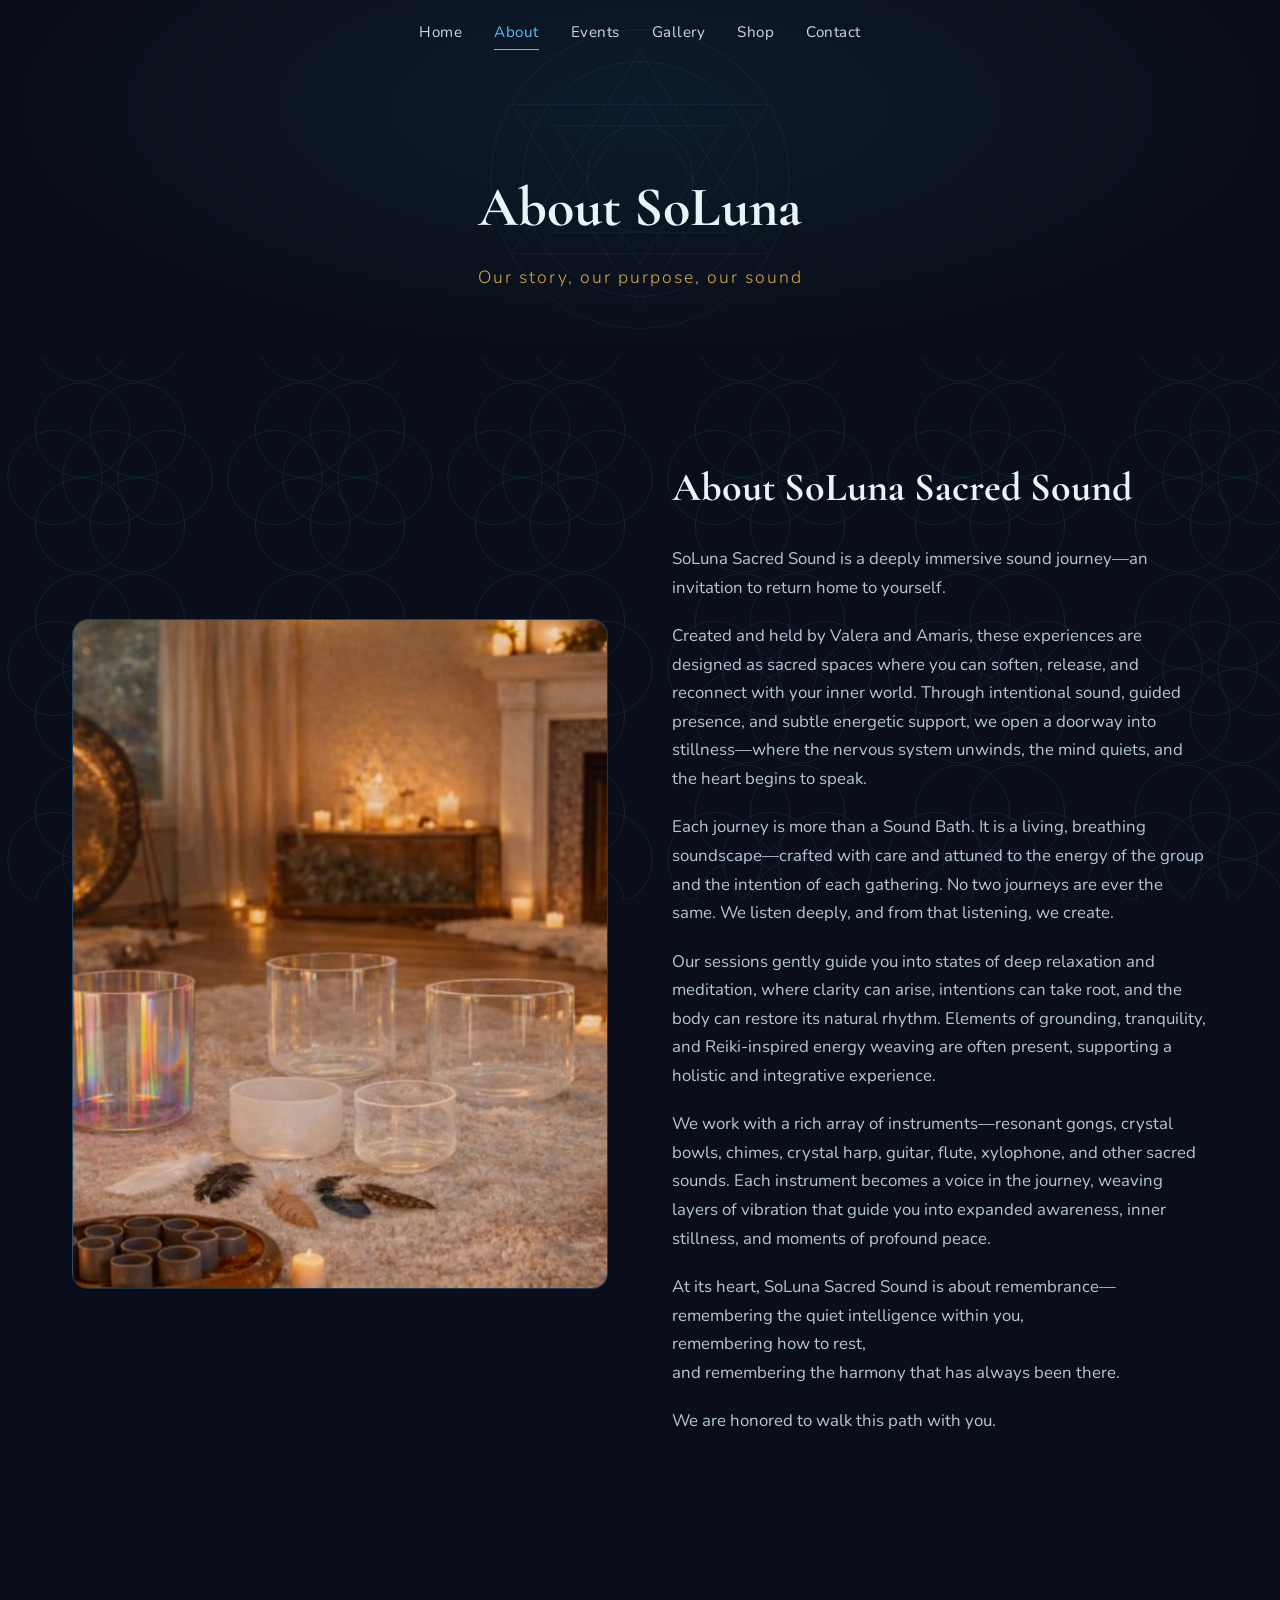
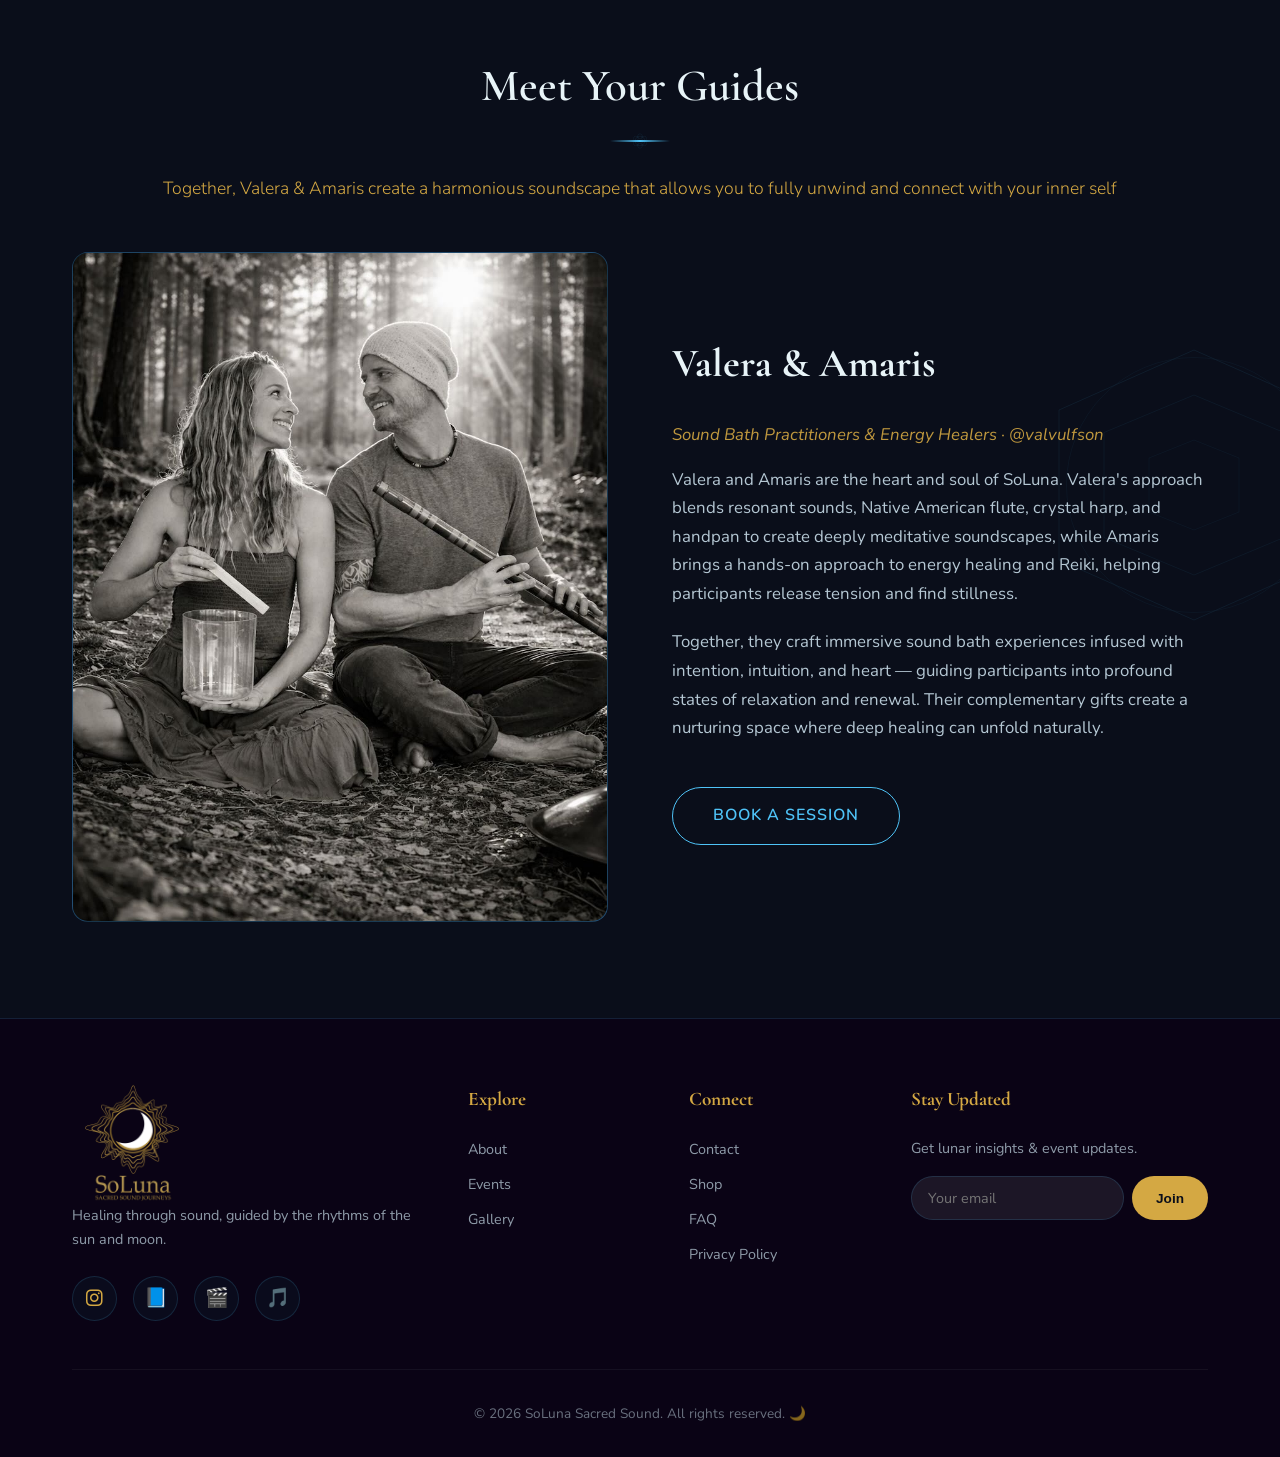
==== commit 26054abf: "Remove navbar logo, center nav links, responsive hero logo - Removed logo from navbar across all pag" ====
--- a/about.html
+++ b/about.html
@@ -17,7 +17,7 @@
   <!-- Navigation -->
   <nav class="navbar">
     <div class="nav-container">
-      <a href="index.html" class="nav-logo"><img src="images/soluna-logo.png" alt="SoLuna Sacred Sound Journeys"></a>
+      
       <div class="nav-toggle">
         <span></span><span></span><span></span>
       </div>
@@ -85,7 +85,8 @@
     <div class="container">
       <div class="footer-grid">
         <div class="footer-brand">
-          <a href="index.html" class="nav-logo"><img src="images/soluna-logo.png" alt="SoLuna Sacred Sound Journeys"></a>
+          <a href="index.html" class="footer-logo"><img src="images/soluna-logo.png" alt="SoLuna Sacred Sound Journeys" style="height: 120px; width: auto;"></a>
+          
           <p>Healing through sound, guided by the rhythms of the sun and moon.</p>
           <div class="social-links">
             <a href="#" aria-label="Instagram"><i class="fab fa-instagram"></i></a>
--- a/css/styles.css
+++ b/css/styles.css
@@ -258,7 +258,7 @@
   padding: 0 2rem;
   display: flex;
   align-items: center;
-  justify-content: space-between;
+  justify-content: center;
 }
 
 .nav-logo {
@@ -318,6 +318,8 @@
   cursor: pointer;
   padding: 5px;
   z-index: 1001;
+  position: absolute;
+  right: 2rem;
 }
 
 .nav-toggle span {
@@ -401,9 +403,10 @@
 }
 
 .hero-moon {
-  font-size: 4rem;
   margin-bottom: 1.5rem;
   display: block;
+  margin-left: auto;
+  margin-right: auto;
   animation: float 4s ease-in-out infinite;
 }
 
@@ -1150,8 +1153,16 @@
 }
 
 @media (max-width: 768px) {
+  .nav-container {
+    position: relative;
+  }
+
   .nav-toggle {
     display: flex;
+  }
+
+  .hero-moon {
+    height: 140px !important;
   }
 
   .nav-links {
@@ -1245,6 +1256,10 @@
     font-size: 2.2rem;
   }
 
+  .hero-moon {
+    height: 100px !important;
+  }
+
   .gallery-grid {
     grid-template-columns: 1fr;
   }
